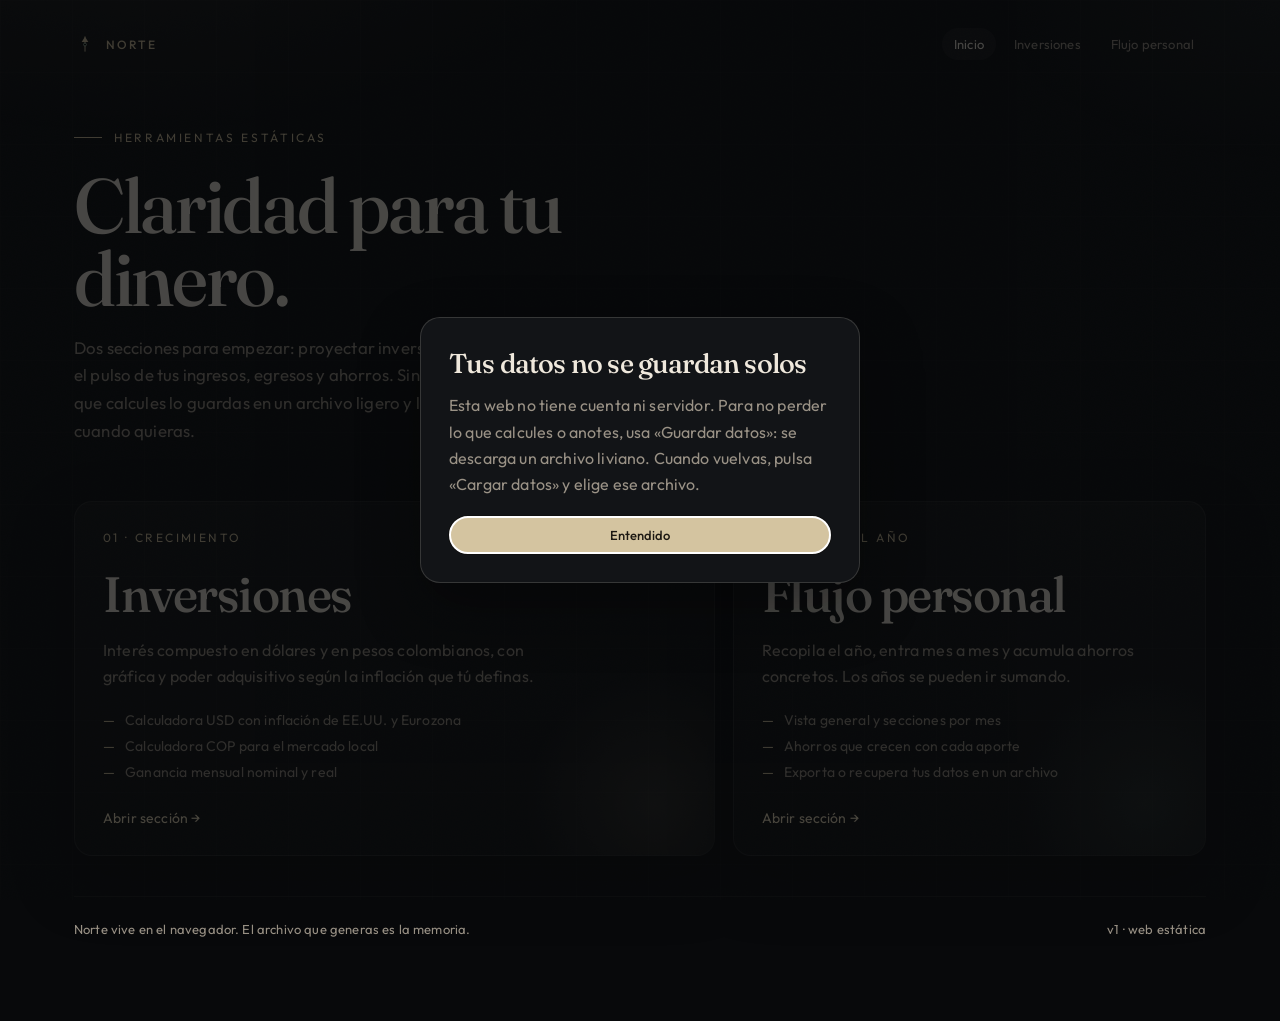
==== index.html @ 7c149d8d "Add files via upload" ====
<!DOCTYPE html>
<html lang="es">
<head>
  <meta charset="UTF-8">
  <meta name="viewport" content="width=device-width, initial-scale=1">
  <meta name="theme-color" content="#08090b">
  <meta name="description" content="Norte: herramientas estáticas para inversiones y flujo personal. Calculadoras de interés compuesto e ingresos y egresos, con archivos ligeros para guardar tu información.">
  <title>Norte — claridad para tu dinero</title>
  <link rel="icon" href="assets/favicon.svg" type="image/svg+xml">
  <link rel="preconnect" href="https://fonts.googleapis.com">
  <link rel="preconnect" href="https://fonts.gstatic.com" crossorigin>
  <link href="https://fonts.googleapis.com/css2?family=Fraunces:opsz,wght@9..144,500;9..144,600&family=Outfit:wght@300;400;500;600&display=swap" rel="stylesheet">
  <link rel="stylesheet" href="assets/css/base.css">
  <link rel="stylesheet" href="assets/css/home.css">
</head>
<body>
  <a class="skip" href="#contenido">Saltar al contenido</a>
  <header class="topbar">
    <a class="brand" href="./index.html">
      <svg viewBox="0 0 32 32" aria-hidden="true">
        <path d="M16 5.5v21" stroke="#d4c4a0" stroke-width="1.4" stroke-linecap="round"/>
        <path d="M16 5.5 11.2 13.2h9.6L16 5.5Z" fill="#d4c4a0"/>
        <circle cx="16" cy="16.8" r="2.1" stroke="#9cbaa4" stroke-width="1.2"/>
      </svg>
      Norte
    </a>
    <nav class="nav" aria-label="Secciones">
      <a href="./index.html" class="is-active">Inicio</a>
      <a href="features/inversiones/index.html">Inversiones</a>
      <a href="features/finanzas-personales/index.html">Flujo personal</a>
    </nav>
  </header>

  <main id="contenido" class="page home">
    <section class="hero">
      <p class="kicker"><span></span> Herramientas estáticas</p>
      <div class="hero-copy">
        <h1>Claridad para tu dinero.</h1>
        <p class="lede">Dos secciones para empezar: proyectar inversiones con inflación y ver el pulso de tus ingresos, egresos y ahorros. Sin cuentas ni servidores. Lo que calcules lo guardas en un archivo ligero y lo vuelves a cargar cuando quieras.</p>
      </div>
    </section>

    <section class="catalog" aria-label="Features disponibles">
      <a class="card feature-card growth" href="features/inversiones/index.html">
        <div>
          <div class="index">01 · Crecimiento</div>
          <h2>Inversiones</h2>
          <p>Interés compuesto en dólares y en pesos colombianos, con gráfica y poder adquisitivo según la inflación que tú definas.</p>
          <ul>
            <li>Calculadora USD con inflación de EE.UU. y Eurozona</li>
            <li>Calculadora COP para el mercado local</li>
            <li>Ganancia mensual nominal y real</li>
          </ul>
        </div>
        <span class="go">Abrir sección →</span>
        <div class="orb" aria-hidden="true"></div>
      </a>

      <a class="card feature-card flow" href="features/finanzas-personales/index.html">
        <div>
          <div class="index">02 · Caja del año</div>
          <h2>Flujo personal</h2>
          <p>Recopila el año, entra mes a mes y acumula ahorros concretos. Los años se pueden ir sumando.</p>
          <ul>
            <li>Vista general y secciones por mes</li>
            <li>Ahorros que crecen con cada aporte</li>
            <li>Exporta o recupera tus datos en un archivo</li>
          </ul>
        </div>
        <span class="go">Abrir sección →</span>
        <div class="orb" aria-hidden="true"></div>
      </a>
    </section>

    <footer class="home-foot">
      <p>Norte vive en el navegador. El archivo que generas es la memoria.</p>
      <p>v1 · web estática</p>
    </footer>
  </main>
  <script src="assets/js/norte.js"></script>
</body>
</html>
---- assets/css/base.css ----
:root {
  --bg: #08090b;
  --bg-soft: #0d0f12;
  --surface: #121417;
  --surface-2: #181b1f;
  --ink: #efe8dc;
  --muted: #9a9286;
  --faint: #6f6960;
  --line: rgba(239, 232, 220, 0.08);
  --line-strong: rgba(239, 232, 220, 0.16);
  --gold: #d4c4a0;
  --gold-2: #efe0bf;
  --sage: #9cbaa4;
  --sage-2: #c5e0cc;
  --clay: #c98970;
  --sky: #8aa4c4;
  --violet: #b8a1d4;
  --shadow: 0 24px 60px rgba(0, 0, 0, 0.35);
  --radius: 18px;
  --radius-sm: 12px;
  --font: "Outfit", "Segoe UI", system-ui, sans-serif;
  --serif: "Fraunces", "Iowan Old Style", Georgia, serif;
  --max: 1180px;
}

*,
*::before,
*::after {
  box-sizing: border-box;
}

html {
  scroll-behavior: smooth;
  color-scheme: dark;
}

body {
  margin: 0;
  min-height: 100vh;
  font-family: var(--font);
  font-weight: 400;
  color: var(--ink);
  background: var(--bg);
  letter-spacing: 0.01em;
  -webkit-font-smoothing: antialiased;
}

body::before {
  content: "";
  position: fixed;
  inset: 0;
  pointer-events: none;
  z-index: 0;
  background-image:
    radial-gradient(ellipse 80% 50% at 10% -10%, rgba(212, 196, 160, 0.08), transparent 50%),
    radial-gradient(ellipse 50% 40% at 100% 0%, rgba(156, 186, 164, 0.06), transparent 45%),
    linear-gradient(rgba(239, 232, 220, 0.018) 1px, transparent 1px),
    linear-gradient(90deg, rgba(239, 232, 220, 0.018) 1px, transparent 1px);
  background-size: auto, auto, 72px 72px, 72px 72px;
}

body::after {
  content: "";
  position: fixed;
  inset: 0;
  pointer-events: none;
  z-index: 1;
  opacity: 0.045;
  background-image: url("data:image/svg+xml,%3Csvg xmlns='http://www.w3.org/2000/svg' width='140' height='140'%3E%3Cfilter id='n'%3E%3CfeTurbulence type='fractalNoise' baseFrequency='.8' numOctaves='4' stitchTiles='stitch'/%3E%3C/filter%3E%3Crect width='140' height='140' filter='url(%23n)' opacity='.55'/%3E%3C/svg%3E");
}

img,
svg {
  display: block;
  max-width: 100%;
}

a {
  color: inherit;
  text-decoration: none;
}

button,
input,
select,
textarea {
  font-family: inherit;
}

button {
  cursor: pointer;
}

.skip {
  position: absolute;
  left: 12px;
  top: -48px;
  z-index: 20;
  padding: 8px 12px;
  background: var(--gold);
  color: #1a1712;
  border-radius: 8px;
}

.skip:focus {
  top: 12px;
}

.topbar,
.shell,
.home {
  position: relative;
  z-index: 2;
}

.topbar {
  display: flex;
  align-items: center;
  justify-content: space-between;
  gap: 20px;
  max-width: var(--max);
  margin: 0 auto;
  padding: 28px 24px 8px;
}

.brand {
  display: flex;
  align-items: center;
  gap: 10px;
  letter-spacing: 0.18em;
  text-transform: uppercase;
  font-size: 12px;
  font-weight: 500;
  color: var(--gold);
}

.brand svg {
  width: 22px;
  height: 22px;
}

.nav {
  display: flex;
  align-items: center;
  gap: 6px;
}

.nav a,
.topbar-actions .btn {
  font-size: 13px;
}

.nav a {
  padding: 8px 12px;
  border-radius: 999px;
  color: var(--muted);
  transition: color 0.2s ease, background 0.2s ease;
}

.nav a:hover,
.nav a.is-active {
  color: var(--ink);
  background: rgba(239, 232, 220, 0.05);
}

.topbar-actions {
  display: flex;
  gap: 8px;
  flex-wrap: wrap;
}

.btn {
  display: inline-flex;
  align-items: center;
  justify-content: center;
  gap: 8px;
  border: 1px solid var(--line-strong);
  background: transparent;
  color: var(--ink);
  border-radius: 999px;
  padding: 10px 16px;
  font-size: 13px;
  font-weight: 500;
  transition: transform 0.2s ease, background 0.2s ease, border-color 0.2s ease;
}

.btn:hover {
  border-color: var(--gold);
  background: rgba(212, 196, 160, 0.08);
}

.btn:active {
  transform: translateY(1px);
}

.btn-primary {
  background: var(--gold);
  color: #1c1812;
  border-color: var(--gold);
}

.btn-primary:hover {
  background: var(--gold-2);
  border-color: var(--gold-2);
}

.btn-ghost {
  color: var(--muted);
}

.page {
  max-width: var(--max);
  margin: 0 auto;
  padding: 12px 24px 80px;
}

.kicker {
  display: flex;
  align-items: center;
  gap: 12px;
  color: var(--gold);
  font-size: 12px;
  letter-spacing: 0.22em;
  text-transform: uppercase;
}

.kicker span {
  width: 28px;
  height: 1px;
  background: var(--gold);
}

h1,
h2,
h3 {
  font-family: var(--serif);
  font-weight: 500;
  letter-spacing: -0.03em;
  margin: 0;
}

h1 {
  font-size: clamp(2.6rem, 6vw, 4.8rem);
  line-height: 0.95;
}

h2 {
  font-size: clamp(1.4rem, 3vw, 2rem);
}

p {
  margin: 0;
  color: var(--muted);
  line-height: 1.65;
}

.lede {
  max-width: 34rem;
  font-size: 1.05rem;
}

.card {
  background: linear-gradient(180deg, rgba(239, 232, 220, 0.035), rgba(239, 232, 220, 0.015));
  border: 1px solid var(--line);
  border-radius: var(--radius);
  box-shadow: var(--shadow);
}

.card-pad {
  padding: 22px;
}

.muted {
  color: var(--muted);
}

.faint {
  color: var(--faint);
}

.field {
  display: flex;
  flex-direction: column;
  gap: 8px;
}

.field label {
  font-size: 12px;
  letter-spacing: 0.08em;
  text-transform: uppercase;
  color: var(--muted);
}

.field input,
.field select,
.field textarea {
  width: 100%;
  border: 1px solid var(--line);
  background: var(--bg);
  color: var(--ink);
  border-radius: 12px;
  padding: 12px 14px;
  font-size: 15px;
  outline: none;
  transition: border-color 0.2s ease, box-shadow 0.2s ease;
}

.field textarea {
  min-height: 88px;
  resize: vertical;
}

.field input:focus,
.field select:focus,
.field textarea:focus {
  border-color: var(--gold);
  box-shadow: 0 0 0 3px rgba(212, 196, 160, 0.12);
}

.field .hint {
  font-size: 12px;
  color: var(--faint);
}

.input-suffix {
  position: relative;
}

.input-suffix input {
  padding-right: 52px;
}

.input-suffix em {
  position: absolute;
  right: 14px;
  top: 50%;
  transform: translateY(-50%);
  font-style: normal;
  font-size: 12px;
  color: var(--faint);
}

.tabs {
  display: flex;
  gap: 6px;
  padding: 5px;
  background: var(--bg);
  border: 1px solid var(--line);
  border-radius: 999px;
  width: fit-content;
}

.tabs button {
  border: 0;
  background: transparent;
  color: var(--muted);
  border-radius: 999px;
  padding: 9px 16px;
  font-size: 13px;
  font-weight: 500;
}

.tabs button.is-active {
  background: var(--surface-2);
  color: var(--ink);
  box-shadow: inset 0 0 0 1px var(--line-strong);
}

.chip-row {
  display: flex;
  flex-wrap: wrap;
  gap: 8px;
}

.chip {
  border: 1px solid var(--line);
  background: transparent;
  color: var(--muted);
  border-radius: 999px;
  padding: 8px 12px;
  font-size: 12px;
}

.chip.is-active {
  border-color: var(--gold);
  color: var(--gold-2);
  background: rgba(212, 196, 160, 0.08);
}

.metrics {
  display: grid;
  grid-template-columns: repeat(2, minmax(0, 1fr));
  gap: 12px;
}

.metric {
  padding: 16px 18px;
  border: 1px solid var(--line);
  border-radius: 14px;
  background: rgba(8, 9, 11, 0.4);
}

.metric .label {
  font-size: 11px;
  letter-spacing: 0.14em;
  text-transform: uppercase;
  color: var(--faint);
}

.metric strong {
  display: block;
  margin-top: 8px;
  font-family: var(--serif);
  font-size: 1.45rem;
  font-weight: 500;
  letter-spacing: -0.03em;
}

.metric .sub {
  margin-top: 6px;
  font-size: 12px;
  color: var(--muted);
}

.positive {
  color: var(--sage-2);
}

.negative {
  color: var(--clay);
}

.chart-wrap {
  position: relative;
  min-height: 280px;
  overflow: visible;
}

.chart-wrap svg {
  width: 100%;
  height: auto;
  overflow: visible;
}

.chart-tip {
  position: absolute;
  z-index: 6;
  min-width: 168px;
  max-width: min(260px, calc(100% - 16px));
  padding: 10px 12px;
  border-radius: 12px;
  background: #14171b;
  border: 1px solid var(--line-strong);
  box-shadow: var(--shadow);
  pointer-events: none;
  opacity: 0;
  visibility: hidden;
  transform: translateY(4px);
}

.chart-tip.is-on {
  opacity: 1;
  visibility: visible;
  transform: none;
}

.chart-tip .tip-year {
  font-size: 11px;
  letter-spacing: 0.08em;
  text-transform: uppercase;
  color: var(--faint);
  margin-bottom: 8px;
}

.chart-tip .tip-row {
  display: flex;
  justify-content: space-between;
  gap: 16px;
  font-size: 12px;
  margin-top: 4px;
}

.chart-tip .tip-row span {
  color: var(--muted);
}

.chart-tip .tip-row strong {
  font-weight: 500;
  color: var(--ink);
  text-align: right;
}

.chart-empty {
  display: grid;
  place-items: center;
  min-height: 240px;
  color: var(--faint);
  text-align: center;
  padding: 24px;
}

.legend {
  display: flex;
  flex-wrap: wrap;
  gap: 14px 18px;
  margin-top: 12px;
  font-size: 12px;
  color: var(--muted);
}

.legend i {
  display: inline-block;
  width: 18px;
  height: 3px;
  border-radius: 99px;
  margin-right: 8px;
  vertical-align: middle;
}

.table-wrap {
  overflow: auto;
  border: 1px solid var(--line);
  border-radius: 14px;
}

table {
  width: 100%;
  border-collapse: collapse;
  font-size: 13px;
}

th,
td {
  padding: 12px 14px;
  text-align: right;
  border-bottom: 1px solid var(--line);
  white-space: nowrap;
}

th:first-child,
td:first-child {
  text-align: left;
}

th {
  font-size: 11px;
  letter-spacing: 0.12em;
  text-transform: uppercase;
  color: var(--faint);
  font-weight: 500;
  background: rgba(239, 232, 220, 0.02);
}

tr:last-child td {
  border-bottom: 0;
}

.toast {
  position: fixed;
  left: 50%;
  bottom: 24px;
  transform: translateX(-50%) translateY(16px);
  z-index: 30;
  padding: 12px 16px;
  border-radius: 999px;
  background: var(--surface-2);
  border: 1px solid var(--line-strong);
  color: var(--ink);
  font-size: 13px;
  opacity: 0;
  pointer-events: none;
  transition: opacity 0.25s ease, transform 0.25s ease;
}

.toast.is-on {
  opacity: 1;
  transform: translateX(-50%) translateY(0);
}

.toast.is-error {
  border-color: rgba(201, 137, 112, 0.5);
  color: #f0c7b8;
}

.drop-active {
  outline: 2px dashed var(--gold);
  outline-offset: -8px;
}

details.note {
  border-top: 1px solid var(--line);
  padding-top: 14px;
  margin-top: 8px;
}

details.note summary {
  cursor: pointer;
  color: var(--gold);
  font-size: 13px;
}

details.note p,
details.note ul {
  margin-top: 10px;
  font-size: 13px;
}

details.note ul {
  padding-left: 18px;
  color: var(--muted);
}

.hidden-file {
  position: absolute;
  width: 1px;
  height: 1px;
  overflow: hidden;
  clip: rect(0 0 0 0);
}

.disclaimer {
  position: fixed;
  inset: 0;
  z-index: 40;
  display: grid;
  place-items: center;
  padding: 24px;
  background: rgba(8, 9, 11, 0.72);
}

.disclaimer-card {
  width: min(440px, 100%);
  padding: 28px;
  border-radius: 20px;
  border: 1px solid var(--line-strong);
  background: #121417;
  box-shadow: var(--shadow);
}

.disclaimer-card h2 {
  font-size: 1.7rem;
  margin-bottom: 12px;
}

.disclaimer-card p {
  margin-bottom: 18px;
}

.disclaimer-card .btn {
  width: 100%;
}

@media (max-width: 860px) {
  .topbar {
    flex-wrap: wrap;
    padding-top: 18px;
  }

  .nav {
    order: 3;
    width: 100%;
    overflow-x: auto;
  }

  .metrics {
    grid-template-columns: 1fr;
  }
}

@media (prefers-reduced-motion: reduce) {
  html {
    scroll-behavior: auto;
  }

  *,
  *::before,
  *::after {
    animation: none !important;
    transition: none !important;
  }
}
---- assets/css/home.css ----
.hero {
  padding: 48px 0 28px;
  display: grid;
  gap: 22px;
}

.hero-copy {
  display: grid;
  gap: 18px;
  max-width: 42rem;
}

.catalog {
  display: grid;
  grid-template-columns: 1.15fr 0.85fr;
  gap: 18px;
  margin-top: 28px;
}

.feature-card {
  position: relative;
  overflow: hidden;
  min-height: 340px;
  padding: 28px;
  display: flex;
  flex-direction: column;
  justify-content: space-between;
  transition: transform 0.25s ease, border-color 0.25s ease;
}

.feature-card:hover {
  transform: translateY(-4px);
  border-color: var(--line-strong);
}

.feature-card .index {
  font-size: 12px;
  letter-spacing: 0.2em;
  text-transform: uppercase;
  color: var(--gold);
}

.feature-card h2 {
  margin-top: 18px;
  font-size: clamp(2rem, 4vw, 3.1rem);
}

.feature-card p {
  margin-top: 12px;
  max-width: 28rem;
}

.feature-card ul {
  margin: 22px 0 0;
  padding: 0;
  list-style: none;
  display: grid;
  gap: 8px;
  color: var(--muted);
  font-size: 14px;
}

.feature-card li::before {
  content: "—";
  color: var(--gold);
  margin-right: 10px;
}

.feature-card .go {
  display: inline-flex;
  align-items: center;
  gap: 8px;
  margin-top: 28px;
  color: var(--gold-2);
  font-size: 14px;
}

.feature-card .orb {
  position: absolute;
  width: 280px;
  height: 280px;
  right: -80px;
  bottom: -90px;
  border-radius: 50%;
  pointer-events: none;
  opacity: 0.45;
}

.feature-card.growth .orb {
  background: radial-gradient(circle, rgba(212, 196, 160, 0.28), transparent 65%);
}

.feature-card.flow .orb {
  background: radial-gradient(circle, rgba(156, 186, 164, 0.28), transparent 65%);
}

.home-foot {
  display: flex;
  justify-content: space-between;
  gap: 16px;
  flex-wrap: wrap;
  margin-top: 40px;
  padding-top: 22px;
  border-top: 1px solid var(--line);
  font-size: 13px;
  color: var(--faint);
}

@media (max-width: 860px) {
  .catalog {
    grid-template-columns: 1fr;
  }

  .feature-card {
    min-height: 280px;
  }
}
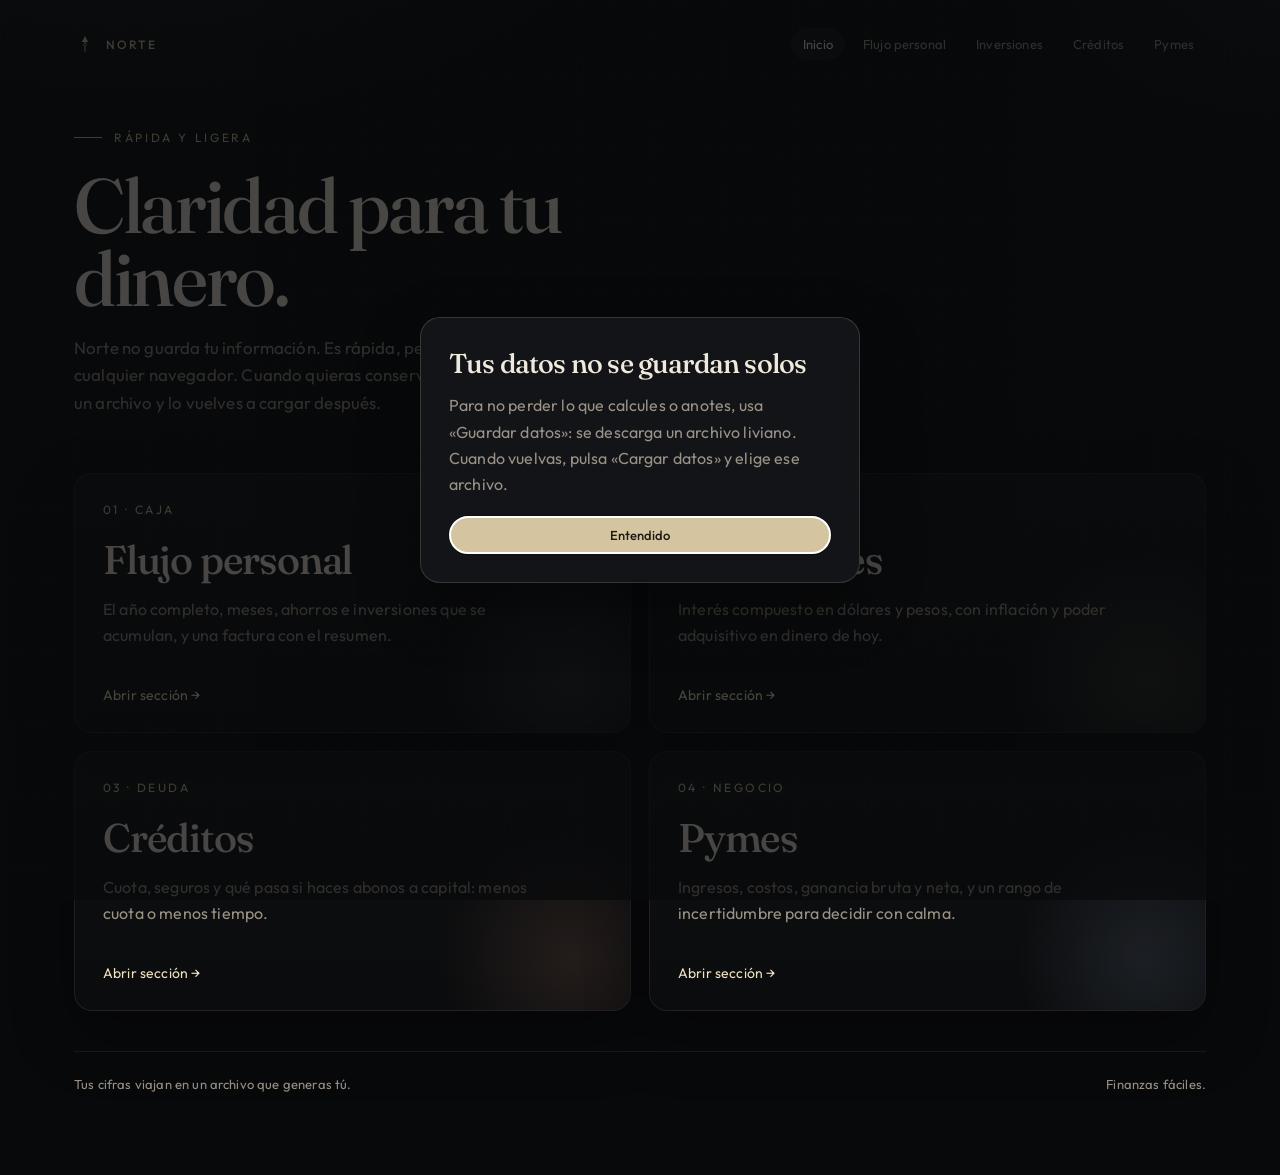
==== commit 16cb60b3: "Several changes and add new features" ====
--- a/index.html
+++ b/index.html
@@ -4,7 +4,7 @@
   <meta charset="UTF-8">
   <meta name="viewport" content="width=device-width, initial-scale=1">
   <meta name="theme-color" content="#08090b">
-  <meta name="description" content="Norte: herramientas estáticas para inversiones y flujo personal. Calculadoras de interés compuesto e ingresos y egresos, con archivos ligeros para guardar tu información.">
+  <meta name="description" content="Norte: finanzas fáciles en el navegador. Rápida, ligera y sin guardar tu información en la nube. Tú decides cuándo descargar tus datos.">
   <title>Norte — claridad para tu dinero</title>
   <link rel="icon" href="assets/favicon.svg" type="image/svg+xml">
   <link rel="preconnect" href="https://fonts.googleapis.com">
@@ -26,46 +26,58 @@
     </a>
     <nav class="nav" aria-label="Secciones">
       <a href="./index.html" class="is-active">Inicio</a>
+      <a href="features/finanzas-personales/index.html">Flujo personal</a>
       <a href="features/inversiones/index.html">Inversiones</a>
-      <a href="features/finanzas-personales/index.html">Flujo personal</a>
+      <a href="features/creditos/index.html">Créditos</a>
+      <a href="features/pymes/index.html">Pymes</a>
     </nav>
   </header>
 
   <main id="contenido" class="page home">
     <section class="hero">
-      <p class="kicker"><span></span> Herramientas estáticas</p>
+      <p class="kicker"><span></span> Rápida y ligera</p>
       <div class="hero-copy">
         <h1>Claridad para tu dinero.</h1>
-        <p class="lede">Dos secciones para empezar: proyectar inversiones con inflación y ver el pulso de tus ingresos, egresos y ahorros. Sin cuentas ni servidores. Lo que calcules lo guardas en un archivo ligero y lo vuelves a cargar cuando quieras.</p>
+        <p class="lede">Norte no guarda tu información. Es rápida, pesa poco y se abre en cualquier navegador. Cuando quieras conservar un cálculo, descargas un archivo y lo vuelves a cargar después.</p>
       </div>
     </section>
 
     <section class="catalog" aria-label="Features disponibles">
-      <a class="card feature-card growth" href="features/inversiones/index.html">
+      <a class="card feature-card flow" href="features/finanzas-personales/index.html">
         <div>
-          <div class="index">01 · Crecimiento</div>
-          <h2>Inversiones</h2>
-          <p>Interés compuesto en dólares y en pesos colombianos, con gráfica y poder adquisitivo según la inflación que tú definas.</p>
-          <ul>
-            <li>Calculadora USD con inflación de EE.UU. y Eurozona</li>
-            <li>Calculadora COP para el mercado local</li>
-            <li>Ganancia mensual nominal y real</li>
-          </ul>
+          <div class="index">01 · Caja</div>
+          <h2>Flujo personal</h2>
+          <p>El año completo, meses, ahorros e inversiones que se acumulan, y una factura con el resumen.</p>
         </div>
         <span class="go">Abrir sección →</span>
         <div class="orb" aria-hidden="true"></div>
       </a>
 
-      <a class="card feature-card flow" href="features/finanzas-personales/index.html">
+      <a class="card feature-card growth" href="features/inversiones/index.html">
         <div>
-          <div class="index">02 · Caja del año</div>
-          <h2>Flujo personal</h2>
-          <p>Recopila el año, entra mes a mes y acumula ahorros concretos. Los años se pueden ir sumando.</p>
-          <ul>
-            <li>Vista general y secciones por mes</li>
-            <li>Ahorros que crecen con cada aporte</li>
-            <li>Exporta o recupera tus datos en un archivo</li>
-          </ul>
+          <div class="index">02 · Crecimiento</div>
+          <h2>Inversiones</h2>
+          <p>Interés compuesto en dólares y pesos, con inflación y poder adquisitivo en dinero de hoy.</p>
+        </div>
+        <span class="go">Abrir sección →</span>
+        <div class="orb" aria-hidden="true"></div>
+      </a>
+
+      <a class="card feature-card credit" href="features/creditos/index.html">
+        <div>
+          <div class="index">03 · Deuda</div>
+          <h2>Créditos</h2>
+          <p>Cuota, seguros y qué pasa si haces abonos a capital: menos cuota o menos tiempo.</p>
+        </div>
+        <span class="go">Abrir sección →</span>
+        <div class="orb" aria-hidden="true"></div>
+      </a>
+
+      <a class="card feature-card pyme" href="features/pymes/index.html">
+        <div>
+          <div class="index">04 · Negocio</div>
+          <h2>Pymes</h2>
+          <p>Ingresos, costos, ganancia bruta y neta, y un rango de incertidumbre para decidir con calma.</p>
         </div>
         <span class="go">Abrir sección →</span>
         <div class="orb" aria-hidden="true"></div>
@@ -73,8 +85,8 @@
     </section>
 
     <footer class="home-foot">
-      <p>Norte vive en el navegador. El archivo que generas es la memoria.</p>
-      <p>v1 · web estática</p>
+      <p>Tus cifras viajan en un archivo que generas tú.</p>
+      <p>Finanzas fáciles.</p>
     </footer>
   </main>
   <script src="assets/js/norte.js"></script>
--- a/assets/css/base.css
+++ b/assets/css/base.css
@@ -433,13 +433,58 @@
 .chart-wrap {
   position: relative;
   min-height: 280px;
-  overflow: visible;
+  overflow: hidden;
 }
 
 .chart-wrap svg {
   width: 100%;
   height: auto;
-  overflow: visible;
+  overflow: hidden;
+  display: block;
+}
+
+.donut-wrap {
+  display: grid;
+  justify-items: center;
+  min-height: 0;
+  padding-bottom: 8px;
+}
+
+.donut-wrap svg {
+  width: min(280px, 100%);
+  max-width: 280px;
+  margin: 0 auto;
+}
+
+.donut-legend {
+  display: flex;
+  flex-wrap: wrap;
+  justify-content: center;
+  gap: 8px 12px;
+  max-width: 420px;
+}
+
+.donut-legend-item {
+  display: inline-flex;
+  align-items: center;
+  gap: 8px;
+  border: 1px solid var(--line);
+  background: transparent;
+  color: var(--muted);
+  border-radius: 999px;
+  padding: 6px 10px;
+  font-size: 12px;
+}
+
+.donut-legend-item i {
+  width: 8px;
+  height: 8px;
+  border-radius: 99px;
+}
+
+.donut-legend-item:hover {
+  border-color: var(--gold);
+  color: var(--ink);
 }
 
 .chart-tip {
--- a/assets/css/home.css
+++ b/assets/css/home.css
@@ -7,12 +7,12 @@
 .hero-copy {
   display: grid;
   gap: 18px;
-  max-width: 42rem;
+  max-width: 40rem;
 }
 
 .catalog {
   display: grid;
-  grid-template-columns: 1.15fr 0.85fr;
+  grid-template-columns: 1fr 1fr;
   gap: 18px;
   margin-top: 28px;
 }
@@ -20,7 +20,7 @@
 .feature-card {
   position: relative;
   overflow: hidden;
-  min-height: 340px;
+  min-height: 260px;
   padding: 28px;
   display: flex;
   flex-direction: column;
@@ -42,28 +42,12 @@
 
 .feature-card h2 {
   margin-top: 18px;
-  font-size: clamp(2rem, 4vw, 3.1rem);
+  font-size: clamp(1.7rem, 3.2vw, 2.5rem);
 }
 
 .feature-card p {
   margin-top: 12px;
   max-width: 28rem;
-}
-
-.feature-card ul {
-  margin: 22px 0 0;
-  padding: 0;
-  list-style: none;
-  display: grid;
-  gap: 8px;
-  color: var(--muted);
-  font-size: 14px;
-}
-
-.feature-card li::before {
-  content: "—";
-  color: var(--gold);
-  margin-right: 10px;
 }
 
 .feature-card .go {
@@ -94,6 +78,14 @@
   background: radial-gradient(circle, rgba(156, 186, 164, 0.28), transparent 65%);
 }
 
+.feature-card.credit .orb {
+  background: radial-gradient(circle, rgba(201, 137, 112, 0.28), transparent 65%);
+}
+
+.feature-card.pyme .orb {
+  background: radial-gradient(circle, rgba(138, 164, 196, 0.28), transparent 65%);
+}
+
 .home-foot {
   display: flex;
   justify-content: space-between;
@@ -110,8 +102,4 @@
   .catalog {
     grid-template-columns: 1fr;
   }
-
-  .feature-card {
-    min-height: 280px;
-  }
 }
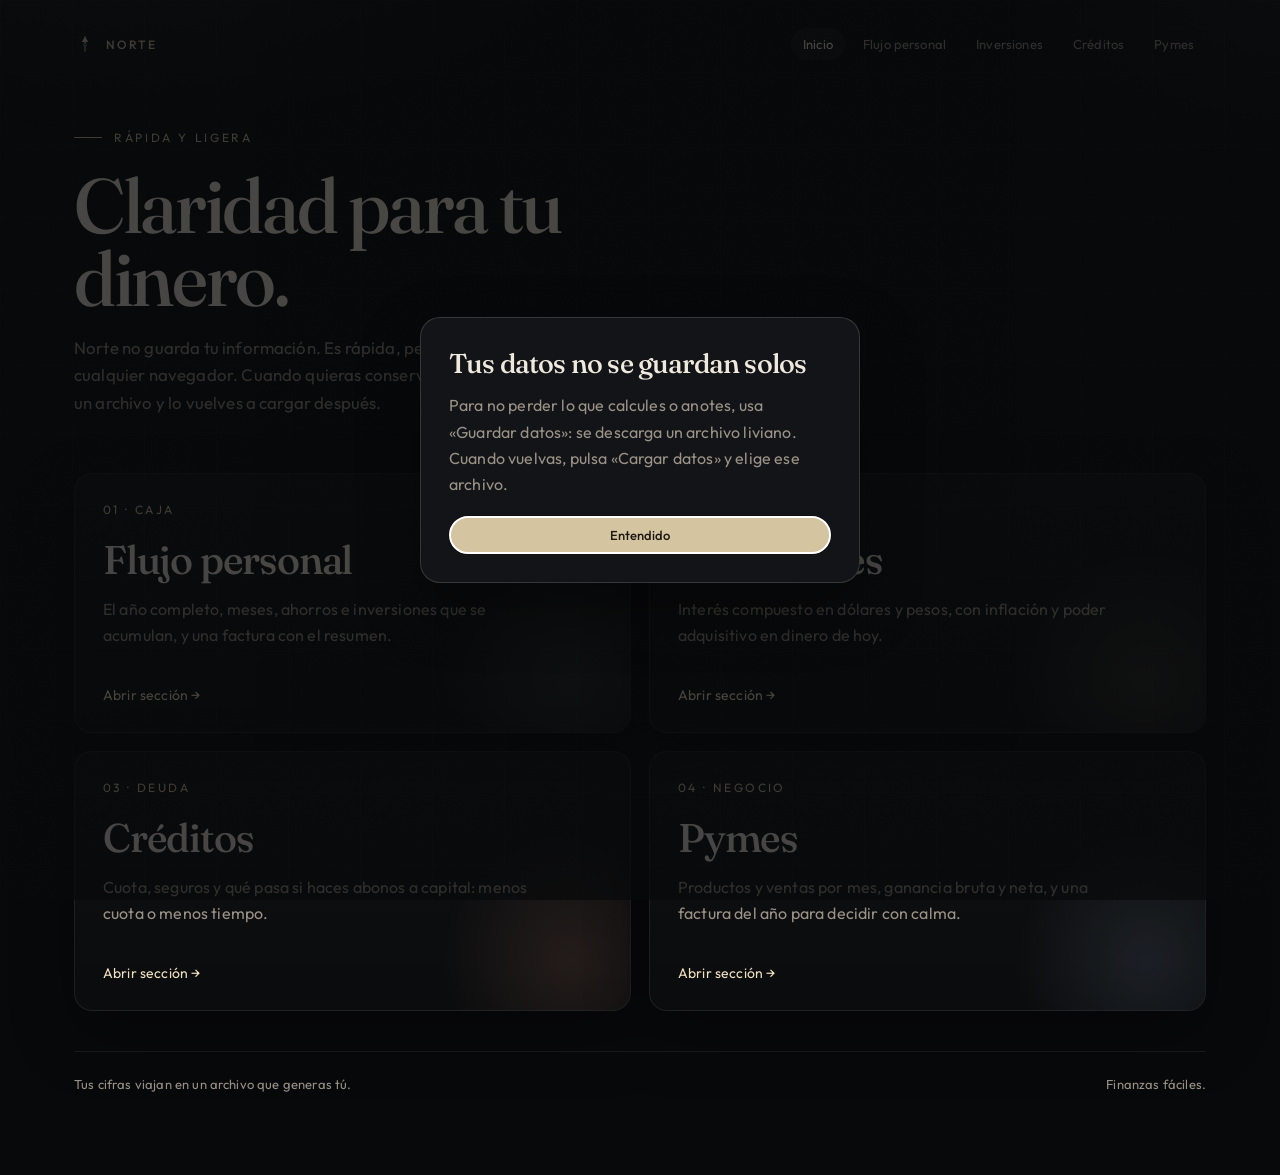
==== commit b55317be: "Several updates" ====
--- a/index.html
+++ b/index.html
@@ -77,7 +77,7 @@
         <div>
           <div class="index">04 · Negocio</div>
           <h2>Pymes</h2>
-          <p>Ingresos, costos, ganancia bruta y neta, y un rango de incertidumbre para decidir con calma.</p>
+          <p>Productos y ventas por mes, ganancia bruta y neta, y una factura del año para decidir con calma.</p>
         </div>
         <span class="go">Abrir sección →</span>
         <div class="orb" aria-hidden="true"></div>
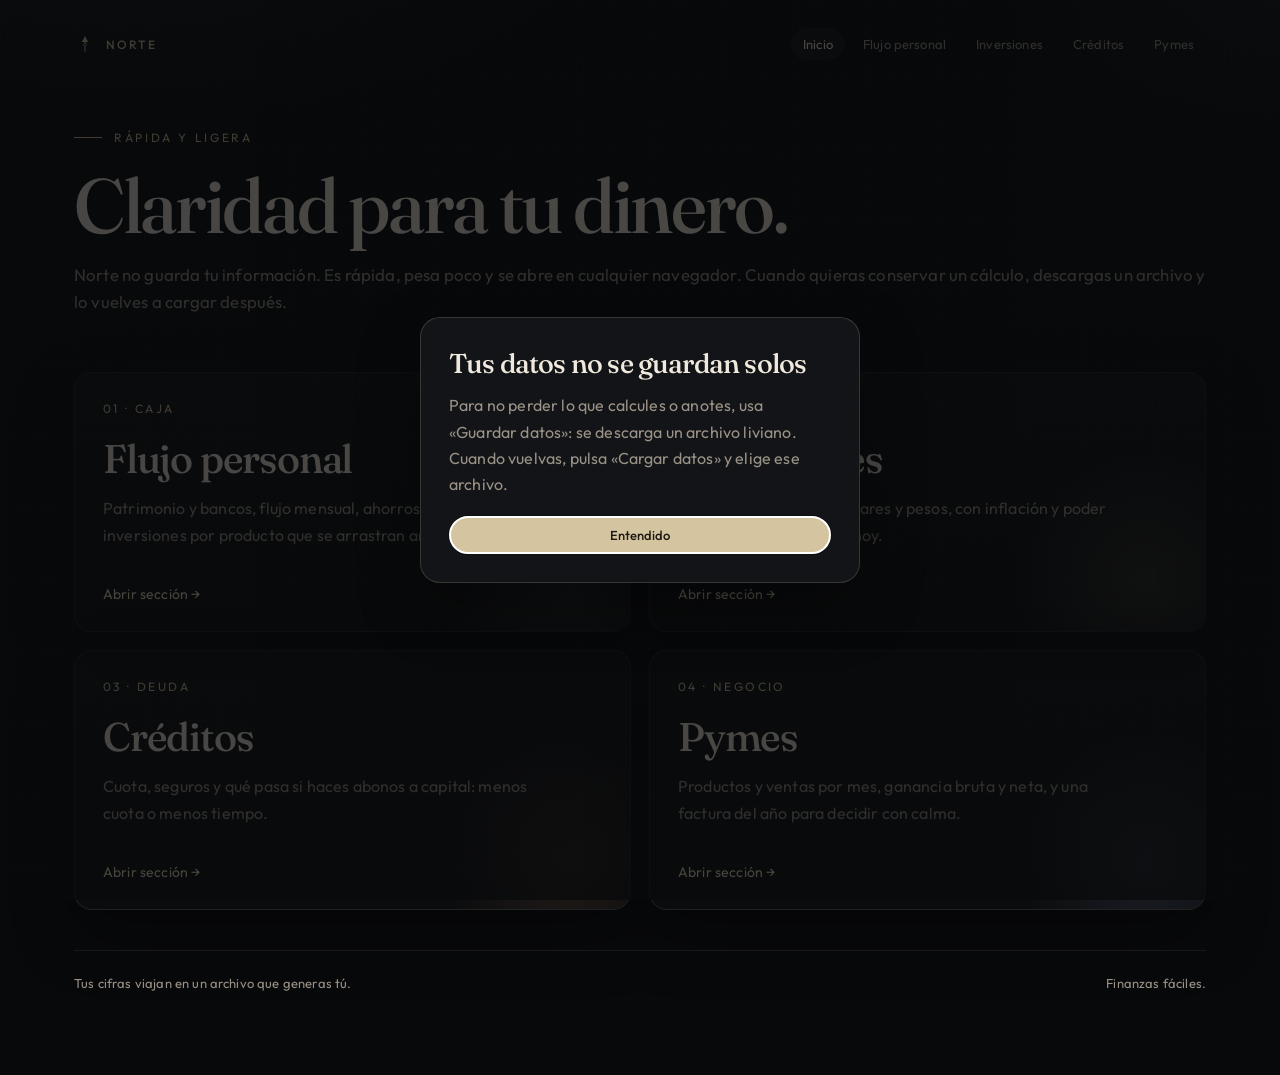
==== commit e598f9bf: "Update flujo personal" ====
--- a/index.html
+++ b/index.html
@@ -47,7 +47,7 @@
         <div>
           <div class="index">01 · Caja</div>
           <h2>Flujo personal</h2>
-          <p>El año completo, meses, ahorros e inversiones que se acumulan, y una factura con el resumen.</p>
+          <p>Patrimonio y bancos, flujo mensual, ahorros con concepto e inversiones por producto que se arrastran año a año.</p>
         </div>
         <span class="go">Abrir sección →</span>
         <div class="orb" aria-hidden="true"></div>
--- a/assets/css/base.css
+++ b/assets/css/base.css
@@ -255,7 +255,6 @@
 }
 
 .lede {
-  max-width: 34rem;
   font-size: 1.05rem;
 }
 
--- a/assets/css/home.css
+++ b/assets/css/home.css
@@ -7,7 +7,6 @@
 .hero-copy {
   display: grid;
   gap: 18px;
-  max-width: 40rem;
 }
 
 .catalog {
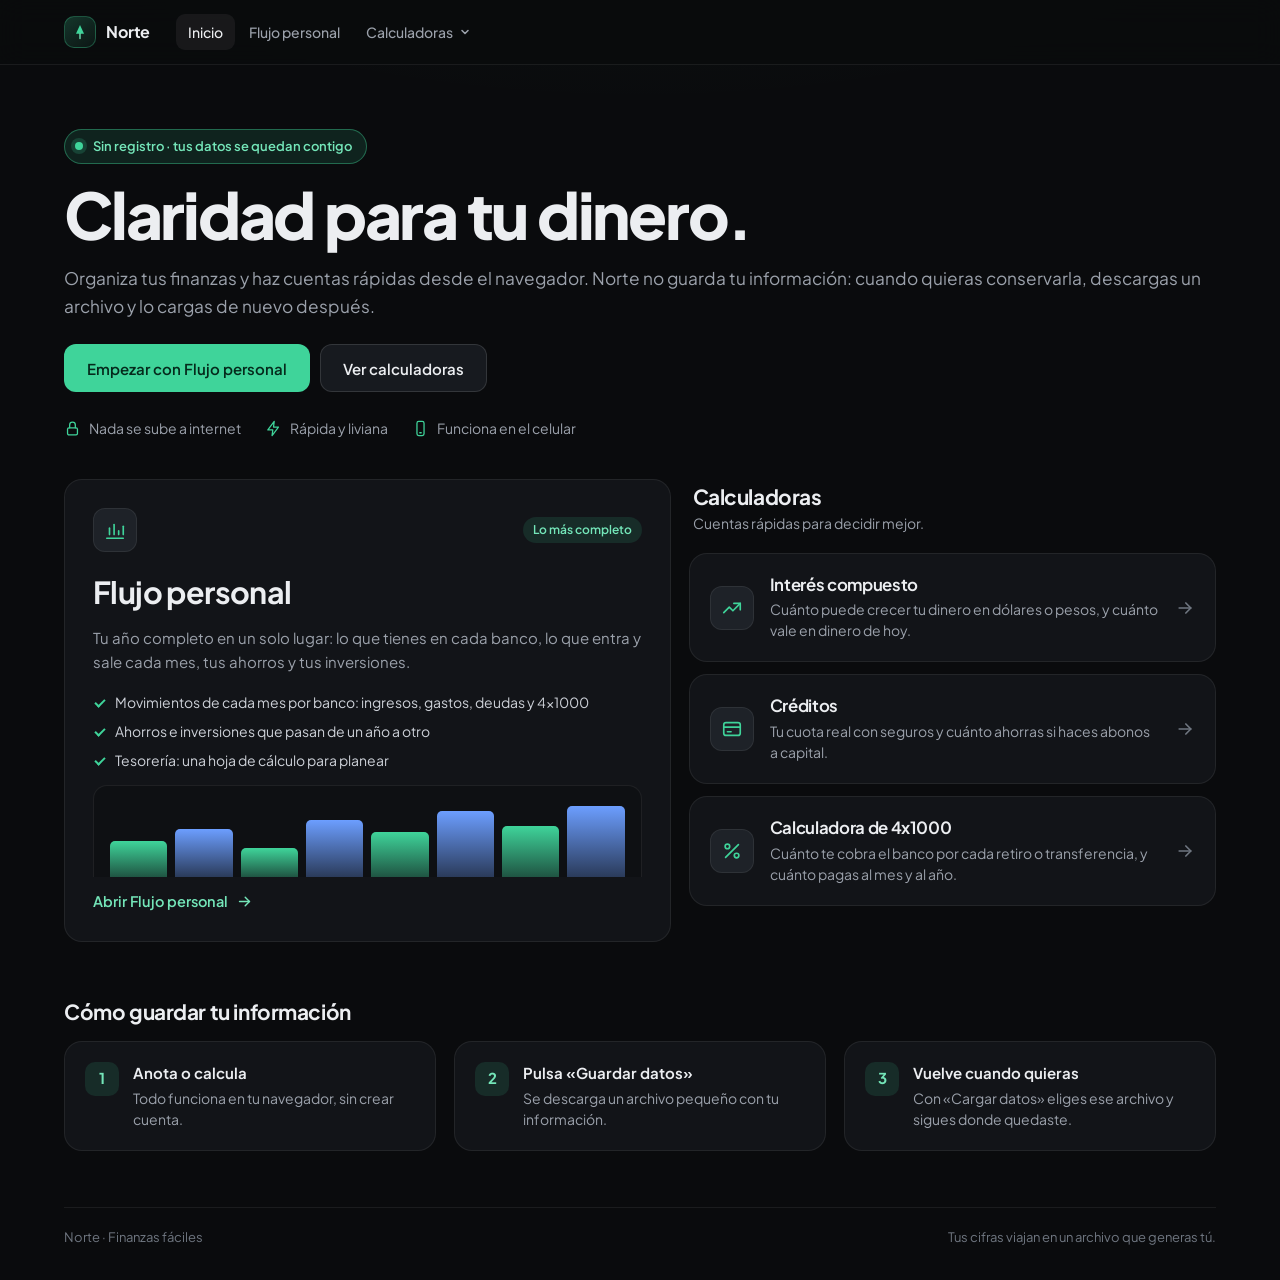
==== commit 255441fe: "New version of the website" ====
--- a/index.html
+++ b/index.html
@@ -3,92 +3,146 @@
 <head>
   <meta charset="UTF-8">
   <meta name="viewport" content="width=device-width, initial-scale=1">
-  <meta name="theme-color" content="#08090b">
+  <meta name="theme-color" content="#0a0b0d">
   <meta name="description" content="Norte: finanzas fáciles en el navegador. Rápida, ligera y sin guardar tu información en la nube. Tú decides cuándo descargar tus datos.">
   <title>Norte — claridad para tu dinero</title>
   <link rel="icon" href="assets/favicon.svg" type="image/svg+xml">
   <link rel="preconnect" href="https://fonts.googleapis.com">
   <link rel="preconnect" href="https://fonts.gstatic.com" crossorigin>
-  <link href="https://fonts.googleapis.com/css2?family=Fraunces:opsz,wght@9..144,500;9..144,600&family=Outfit:wght@300;400;500;600&display=swap" rel="stylesheet">
+  <link href="https://fonts.googleapis.com/css2?family=Plus+Jakarta+Sans:wght@400;500;600;700;800&display=swap" rel="stylesheet">
   <link rel="stylesheet" href="assets/css/base.css">
   <link rel="stylesheet" href="assets/css/home.css">
 </head>
 <body>
   <a class="skip" href="#contenido">Saltar al contenido</a>
   <header class="topbar">
-    <a class="brand" href="./index.html">
-      <svg viewBox="0 0 32 32" aria-hidden="true">
-        <path d="M16 5.5v21" stroke="#d4c4a0" stroke-width="1.4" stroke-linecap="round"/>
-        <path d="M16 5.5 11.2 13.2h9.6L16 5.5Z" fill="#d4c4a0"/>
-        <circle cx="16" cy="16.8" r="2.1" stroke="#9cbaa4" stroke-width="1.2"/>
-      </svg>
-      Norte
-    </a>
-    <nav class="nav" aria-label="Secciones">
-      <a href="./index.html" class="is-active">Inicio</a>
-      <a href="features/finanzas-personales/index.html">Flujo personal</a>
-      <a href="features/inversiones/index.html">Inversiones</a>
-      <a href="features/creditos/index.html">Créditos</a>
-      <a href="features/pymes/index.html">Pymes</a>
-    </nav>
+    <div class="topbar-inner">
+      <a class="brand" href="./index.html" aria-label="Norte, inicio">
+        <span class="brand-mark"><svg viewBox="0 0 24 24" fill="none" aria-hidden="true"><path d="M12 2.8 6.6 14.2h10.8L12 2.8Z" fill="#3fd49a"/><path d="M12 14.2v6.6" stroke="#74e6b9" stroke-width="1.8" stroke-linecap="round"/></svg></span>
+        <span class="brand-name">Norte</span>
+      </a>
+      <nav class="nav" aria-label="Secciones">
+        <a class="nav-link is-active" href="./index.html" aria-current="page">Inicio</a>
+        <a class="nav-link" href="features/finanzas-personales/index.html">Flujo personal</a>
+        <div class="nav-group">
+          <button class="nav-link nav-trigger" type="button" aria-expanded="false" aria-haspopup="true">
+            Calculadoras
+            <svg viewBox="0 0 12 12" fill="none" stroke="currentColor" stroke-width="1.6" stroke-linecap="round" stroke-linejoin="round" aria-hidden="true"><path d="M3 4.5 6 7.5 9 4.5"/></svg>
+          </button>
+          <div class="nav-menu">
+            <a class="nav-item" href="features/interes-compuesto/index.html">
+              <span class="nav-item-icon"><svg viewBox="0 0 24 24" fill="none" stroke="currentColor" stroke-width="1.8" stroke-linecap="round" stroke-linejoin="round" aria-hidden="true"><path d="M3 17l6-6 4 4 8-8"/><path d="M14 7h7v7"/></svg></span>
+              <span><strong>Interés compuesto</strong><small>Cuánto puede crecer tu dinero</small></span>
+            </a>
+            <a class="nav-item" href="features/creditos/index.html">
+              <span class="nav-item-icon"><svg viewBox="0 0 24 24" fill="none" stroke="currentColor" stroke-width="1.8" stroke-linecap="round" stroke-linejoin="round" aria-hidden="true"><rect x="3" y="5" width="18" height="14" rx="2.5"/><path d="M3 10h18"/><path d="M7 15h4"/></svg></span>
+              <span><strong>Créditos</strong><small>Cuota, intereses y abonos a capital</small></span>
+            </a>
+            <a class="nav-item" href="features/4x1000/index.html">
+              <span class="nav-item-icon"><svg viewBox="0 0 24 24" fill="none" stroke="currentColor" stroke-width="1.8" stroke-linecap="round" stroke-linejoin="round" aria-hidden="true"><path d="M19 5 5 19"/><circle cx="7" cy="7" r="2.5"/><circle cx="17" cy="17" r="2.5"/></svg></span>
+              <span><strong>4x1000</strong><small>Lo que te cobra el banco al mover dinero</small></span>
+            </a>
+          </div>
+        </div>
+        <a class="nav-link" href="features/pymes/index.html" data-feature="pymes" hidden>Pymes</a>
+      </nav>
+      <button class="nav-toggle" type="button" aria-label="Abrir menú" aria-expanded="false">
+        <svg viewBox="0 0 24 24" fill="none" stroke="currentColor" stroke-width="1.8" stroke-linecap="round" aria-hidden="true"><path d="M4 7h16M4 12h16M4 17h16"/></svg>
+      </button>
+    </div>
   </header>
 
   <main id="contenido" class="page home">
     <section class="hero">
-      <p class="kicker"><span></span> Rápida y ligera</p>
-      <div class="hero-copy">
-        <h1>Claridad para tu dinero.</h1>
-        <p class="lede">Norte no guarda tu información. Es rápida, pesa poco y se abre en cualquier navegador. Cuando quieras conservar un cálculo, descargas un archivo y lo vuelves a cargar después.</p>
+      <p class="hero-pill"><span></span>Sin registro · tus datos se quedan contigo</p>
+      <h1>Claridad para tu dinero.</h1>
+      <p class="lede">Organiza tus finanzas y haz cuentas rápidas desde el navegador. Norte no guarda tu información: cuando quieras conservarla, descargas un archivo y lo cargas de nuevo después.</p>
+      <div class="hero-actions">
+        <a class="btn btn-primary btn-lg" href="features/finanzas-personales/index.html">Empezar con Flujo personal</a>
+        <a class="btn btn-lg" href="#calculadoras">Ver calculadoras</a>
+      </div>
+      <ul class="hero-points">
+        <li><svg viewBox="0 0 24 24" fill="none" stroke="currentColor" stroke-width="1.8" stroke-linecap="round" stroke-linejoin="round" aria-hidden="true"><rect x="5" y="11" width="14" height="10" rx="2"/><path d="M8 11V7a4 4 0 0 1 8 0v4"/></svg>Nada se sube a internet</li>
+        <li><svg viewBox="0 0 24 24" fill="none" stroke="currentColor" stroke-width="1.8" stroke-linecap="round" stroke-linejoin="round" aria-hidden="true"><path d="M13 2 4 14h7l-1 8 9-12h-7l1-8Z"/></svg>Rápida y liviana</li>
+        <li><svg viewBox="0 0 24 24" fill="none" stroke="currentColor" stroke-width="1.8" stroke-linecap="round" stroke-linejoin="round" aria-hidden="true"><rect x="7" y="2" width="10" height="20" rx="2.5"/><path d="M11 18h2"/></svg>Funciona en el celular</li>
+      </ul>
+    </section>
+
+    <section class="tools" aria-label="Herramientas">
+      <a class="card tool-card tool-main" href="features/finanzas-personales/index.html">
+        <div class="tool-top">
+          <span class="tool-icon"><svg viewBox="0 0 24 24" fill="none" stroke="currentColor" stroke-width="1.8" stroke-linecap="round" stroke-linejoin="round" aria-hidden="true"><path d="M3 21h18"/><path d="M6 17V10"/><path d="M11 17V6"/><path d="M16 17v-4"/><path d="M21 17V8"/></svg></span>
+          <span class="tool-tag">Lo más completo</span>
+        </div>
+        <h2>Flujo personal</h2>
+        <p>Tu año completo en un solo lugar: lo que tienes en cada banco, lo que entra y sale cada mes, tus ahorros y tus inversiones.</p>
+        <ul class="tool-list">
+          <li>Movimientos de cada mes por banco: ingresos, gastos, deudas y 4x1000</li>
+          <li>Ahorros e inversiones que pasan de un año a otro</li>
+          <li>Tesorería: una hoja de cálculo para planear</li>
+        </ul>
+        <div class="tool-preview" aria-hidden="true">
+          <span style="--h: 46%"></span><span style="--h: 62%"></span><span style="--h: 38%"></span><span style="--h: 74%"></span><span style="--h: 58%"></span><span style="--h: 86%"></span><span style="--h: 66%"></span><span style="--h: 92%"></span>
+        </div>
+        <span class="tool-go">Abrir Flujo personal <svg viewBox="0 0 24 24" fill="none" stroke="currentColor" stroke-width="2" stroke-linecap="round" stroke-linejoin="round" aria-hidden="true"><path d="M5 12h14"/><path d="m13 6 6 6-6 6"/></svg></span>
+      </a>
+
+      <div class="tool-group" id="calculadoras">
+        <div class="tool-group-head">
+          <h2>Calculadoras</h2>
+          <p>Cuentas rápidas para decidir mejor.</p>
+        </div>
+        <a class="card tool-card" href="features/interes-compuesto/index.html">
+          <span class="tool-icon"><svg viewBox="0 0 24 24" fill="none" stroke="currentColor" stroke-width="1.8" stroke-linecap="round" stroke-linejoin="round" aria-hidden="true"><path d="M3 17l6-6 4 4 8-8"/><path d="M14 7h7v7"/></svg></span>
+          <div>
+            <h3>Interés compuesto</h3>
+            <p>Cuánto puede crecer tu dinero en dólares o pesos, y cuánto vale en dinero de hoy.</p>
+          </div>
+          <svg class="tool-arrow" viewBox="0 0 24 24" fill="none" stroke="currentColor" stroke-width="2" stroke-linecap="round" stroke-linejoin="round" aria-hidden="true"><path d="M5 12h14"/><path d="m13 6 6 6-6 6"/></svg>
+        </a>
+        <a class="card tool-card" href="features/creditos/index.html">
+          <span class="tool-icon"><svg viewBox="0 0 24 24" fill="none" stroke="currentColor" stroke-width="1.8" stroke-linecap="round" stroke-linejoin="round" aria-hidden="true"><rect x="3" y="5" width="18" height="14" rx="2.5"/><path d="M3 10h18"/><path d="M7 15h4"/></svg></span>
+          <div>
+            <h3>Créditos</h3>
+            <p>Tu cuota real con seguros y cuánto ahorras si haces abonos a capital.</p>
+          </div>
+          <svg class="tool-arrow" viewBox="0 0 24 24" fill="none" stroke="currentColor" stroke-width="2" stroke-linecap="round" stroke-linejoin="round" aria-hidden="true"><path d="M5 12h14"/><path d="m13 6 6 6-6 6"/></svg>
+        </a>
+        <a class="card tool-card" href="features/4x1000/index.html">
+          <span class="tool-icon"><svg viewBox="0 0 24 24" fill="none" stroke="currentColor" stroke-width="1.8" stroke-linecap="round" stroke-linejoin="round" aria-hidden="true"><path d="M19 5 5 19"/><circle cx="7" cy="7" r="2.5"/><circle cx="17" cy="17" r="2.5"/></svg></span>
+          <div>
+            <h3>Calculadora de 4x1000</h3>
+            <p>Cuánto te cobra el banco por cada retiro o transferencia, y cuánto pagas al mes y al año.</p>
+          </div>
+          <svg class="tool-arrow" viewBox="0 0 24 24" fill="none" stroke="currentColor" stroke-width="2" stroke-linecap="round" stroke-linejoin="round" aria-hidden="true"><path d="M5 12h14"/><path d="m13 6 6 6-6 6"/></svg>
+        </a>
+        <a class="card tool-card" href="features/pymes/index.html" data-feature="pymes" hidden>
+          <span class="tool-icon"><svg viewBox="0 0 24 24" fill="none" stroke="currentColor" stroke-width="1.8" stroke-linecap="round" stroke-linejoin="round" aria-hidden="true"><path d="M3 9h18l-1.5-5h-15L3 9Z"/><path d="M5 9v11h14V9"/><path d="M10 20v-6h4v6"/></svg></span>
+          <div>
+            <h3>Pymes</h3>
+            <p>Productos, ventas por mes y la ganancia real de tu negocio.</p>
+          </div>
+          <svg class="tool-arrow" viewBox="0 0 24 24" fill="none" stroke="currentColor" stroke-width="2" stroke-linecap="round" stroke-linejoin="round" aria-hidden="true"><path d="M5 12h14"/><path d="m13 6 6 6-6 6"/></svg>
+        </a>
       </div>
     </section>
 
-    <section class="catalog" aria-label="Features disponibles">
-      <a class="card feature-card flow" href="features/finanzas-personales/index.html">
-        <div>
-          <div class="index">01 · Caja</div>
-          <h2>Flujo personal</h2>
-          <p>Patrimonio y bancos, flujo mensual, ahorros con concepto e inversiones por producto que se arrastran año a año.</p>
-        </div>
-        <span class="go">Abrir sección →</span>
-        <div class="orb" aria-hidden="true"></div>
-      </a>
+    <section class="how" aria-label="Cómo funciona">
+      <h2>Cómo guardar tu información</h2>
+      <ol class="how-steps">
+        <li><span>1</span><div><strong>Anota o calcula</strong><p>Todo funciona en tu navegador, sin crear cuenta.</p></div></li>
+        <li><span>2</span><div><strong>Pulsa «Guardar datos»</strong><p>Se descarga un archivo pequeño con tu información.</p></div></li>
+        <li><span>3</span><div><strong>Vuelve cuando quieras</strong><p>Con «Cargar datos» eliges ese archivo y sigues donde quedaste.</p></div></li>
+      </ol>
+    </section>
+  </main>
 
-      <a class="card feature-card growth" href="features/inversiones/index.html">
-        <div>
-          <div class="index">02 · Crecimiento</div>
-          <h2>Inversiones</h2>
-          <p>Interés compuesto en dólares y pesos, con inflación y poder adquisitivo en dinero de hoy.</p>
-        </div>
-        <span class="go">Abrir sección →</span>
-        <div class="orb" aria-hidden="true"></div>
-      </a>
-
-      <a class="card feature-card credit" href="features/creditos/index.html">
-        <div>
-          <div class="index">03 · Deuda</div>
-          <h2>Créditos</h2>
-          <p>Cuota, seguros y qué pasa si haces abonos a capital: menos cuota o menos tiempo.</p>
-        </div>
-        <span class="go">Abrir sección →</span>
-        <div class="orb" aria-hidden="true"></div>
-      </a>
-
-      <a class="card feature-card pyme" href="features/pymes/index.html">
-        <div>
-          <div class="index">04 · Negocio</div>
-          <h2>Pymes</h2>
-          <p>Productos y ventas por mes, ganancia bruta y neta, y una factura del año para decidir con calma.</p>
-        </div>
-        <span class="go">Abrir sección →</span>
-        <div class="orb" aria-hidden="true"></div>
-      </a>
-    </section>
-
-    <footer class="home-foot">
-      <p>Tus cifras viajan en un archivo que generas tú.</p>
-      <p>Finanzas fáciles.</p>
-    </footer>
-  </main>
+  <footer class="footer">
+    <div class="footer-inner">
+      <span>Norte · Finanzas fáciles</span>
+      <span>Tus cifras viajan en un archivo que generas tú.</span>
+    </div>
+  </footer>
   <script src="assets/js/norte.js"></script>
 </body>
 </html>
--- a/assets/css/base.css
+++ b/assets/css/base.css
@@ -1,26 +1,40 @@
 :root {
-  --bg: #08090b;
-  --bg-soft: #0d0f12;
-  --surface: #121417;
-  --surface-2: #181b1f;
-  --ink: #efe8dc;
-  --muted: #9a9286;
-  --faint: #6f6960;
-  --line: rgba(239, 232, 220, 0.08);
-  --line-strong: rgba(239, 232, 220, 0.16);
-  --gold: #d4c4a0;
-  --gold-2: #efe0bf;
-  --sage: #9cbaa4;
-  --sage-2: #c5e0cc;
-  --clay: #c98970;
-  --sky: #8aa4c4;
-  --violet: #b8a1d4;
-  --shadow: 0 24px 60px rgba(0, 0, 0, 0.35);
-  --radius: 18px;
-  --radius-sm: 12px;
-  --font: "Outfit", "Segoe UI", system-ui, sans-serif;
-  --serif: "Fraunces", "Iowan Old Style", Georgia, serif;
-  --max: 1180px;
+  --bg: #0a0b0d;
+  --bg-elev: #0e1013;
+  --surface: #121418;
+  --surface-2: #171a1f;
+  --surface-3: #1e2228;
+  --hover: rgba(255, 255, 255, 0.035);
+  --ink: #eceef1;
+  --ink-2: #cdd1d8;
+  --muted: #9ba1ab;
+  --faint: #6f7680;
+  --line: rgba(255, 255, 255, 0.07);
+  --line-strong: rgba(255, 255, 255, 0.12);
+  --accent: #3fd49a;
+  --accent-2: #74e6b9;
+  --accent-ink: #052a1c;
+  --accent-soft: rgba(63, 212, 154, 0.12);
+  --accent-line: rgba(63, 212, 154, 0.4);
+  --blue: #6c9eff;
+  --amber: #f3b65b;
+  --coral: #f07d6e;
+  --violet: #a68cf7;
+  --cyan: #4cc3e6;
+  --pink: #ec8ec0;
+  --lime: #b4dc6a;
+  --slate: #8a94a3;
+  --positive: #5bdba6;
+  --negative: #ff8b7b;
+  --radius-lg: 18px;
+  --radius: 14px;
+  --radius-sm: 10px;
+  --shadow: 0 18px 50px rgba(0, 0, 0, 0.45);
+  --shadow-sm: 0 6px 18px rgba(0, 0, 0, 0.28);
+  --font: "Plus Jakarta Sans", "Segoe UI", system-ui, -apple-system, sans-serif;
+  --max: 1200px;
+  --topbar-h: 64px;
+  --gap: 18px;
 }
 
 *,
@@ -32,41 +46,23 @@
 html {
   scroll-behavior: smooth;
   color-scheme: dark;
+  -webkit-text-size-adjust: 100%;
 }
 
 body {
   margin: 0;
   min-height: 100vh;
   font-family: var(--font);
+  font-size: 15px;
   font-weight: 400;
-  color: var(--ink);
-  background: var(--bg);
-  letter-spacing: 0.01em;
+  line-height: 1.5;
+  color: var(--ink);
+  background:
+    radial-gradient(1100px 520px at 50% -260px, rgba(63, 212, 154, 0.075), transparent 70%),
+    var(--bg);
+  background-attachment: fixed;
   -webkit-font-smoothing: antialiased;
-}
-
-body::before {
-  content: "";
-  position: fixed;
-  inset: 0;
-  pointer-events: none;
-  z-index: 0;
-  background-image:
-    radial-gradient(ellipse 80% 50% at 10% -10%, rgba(212, 196, 160, 0.08), transparent 50%),
-    radial-gradient(ellipse 50% 40% at 100% 0%, rgba(156, 186, 164, 0.06), transparent 45%),
-    linear-gradient(rgba(239, 232, 220, 0.018) 1px, transparent 1px),
-    linear-gradient(90deg, rgba(239, 232, 220, 0.018) 1px, transparent 1px);
-  background-size: auto, auto, 72px 72px, 72px 72px;
-}
-
-body::after {
-  content: "";
-  position: fixed;
-  inset: 0;
-  pointer-events: none;
-  z-index: 1;
-  opacity: 0.045;
-  background-image: url("data:image/svg+xml,%3Csvg xmlns='http://www.w3.org/2000/svg' width='140' height='140'%3E%3Cfilter id='n'%3E%3CfeTurbulence type='fractalNoise' baseFrequency='.8' numOctaves='4' stitchTiles='stitch'/%3E%3C/filter%3E%3Crect width='140' height='140' filter='url(%23n)' opacity='.55'/%3E%3C/svg%3E");
+  -moz-osx-font-smoothing: grayscale;
 }
 
 img,
@@ -84,241 +80,624 @@
 input,
 select,
 textarea {
-  font-family: inherit;
+  font: inherit;
+  color: inherit;
 }
 
 button {
   cursor: pointer;
+}
+
+[hidden] {
+  display: none !important;
+}
+
+:focus-visible {
+  outline: 2px solid var(--accent);
+  outline-offset: 2px;
+}
+
+::selection {
+  background: rgba(63, 212, 154, 0.3);
 }
 
 .skip {
   position: absolute;
   left: 12px;
-  top: -48px;
-  z-index: 20;
-  padding: 8px 12px;
-  background: var(--gold);
-  color: #1a1712;
-  border-radius: 8px;
+  top: -60px;
+  z-index: 100;
+  padding: 10px 14px;
+  background: var(--accent);
+  color: var(--accent-ink);
+  border-radius: var(--radius-sm);
+  font-weight: 600;
 }
 
 .skip:focus {
   top: 12px;
 }
 
-.topbar,
-.shell,
-.home {
-  position: relative;
-  z-index: 2;
-}
+/* ---------- Barra superior ---------- */
 
 .topbar {
+  position: sticky;
+  top: 0;
+  z-index: 50;
+  background: rgba(10, 11, 13, 0.82);
+  backdrop-filter: saturate(140%) blur(14px);
+  -webkit-backdrop-filter: saturate(140%) blur(14px);
+  border-bottom: 1px solid var(--line);
+}
+
+.topbar-inner {
   display: flex;
   align-items: center;
-  justify-content: space-between;
-  gap: 20px;
+  gap: 18px;
   max-width: var(--max);
+  height: var(--topbar-h);
   margin: 0 auto;
-  padding: 28px 24px 8px;
+  padding: 0 24px;
 }
 
 .brand {
-  display: flex;
+  display: inline-flex;
   align-items: center;
   gap: 10px;
-  letter-spacing: 0.18em;
-  text-transform: uppercase;
-  font-size: 12px;
-  font-weight: 500;
-  color: var(--gold);
-}
-
-.brand svg {
-  width: 22px;
-  height: 22px;
+  font-size: 16px;
+  font-weight: 700;
+  letter-spacing: -0.01em;
+  color: var(--ink);
+  flex-shrink: 0;
+}
+
+.brand-mark {
+  display: grid;
+  place-items: center;
+  width: 32px;
+  height: 32px;
+  border-radius: 10px;
+  background: linear-gradient(145deg, rgba(63, 212, 154, 0.22), rgba(63, 212, 154, 0.06));
+  border: 1px solid rgba(63, 212, 154, 0.3);
+}
+
+.brand-mark svg {
+  width: 18px;
+  height: 18px;
 }
 
 .nav {
   display: flex;
   align-items: center;
+  gap: 2px;
+  margin-left: 8px;
+}
+
+.nav-link {
+  display: inline-flex;
+  align-items: center;
   gap: 6px;
-}
-
-.nav a,
-.topbar-actions .btn {
-  font-size: 13px;
-}
-
-.nav a {
-  padding: 8px 12px;
-  border-radius: 999px;
-  color: var(--muted);
-  transition: color 0.2s ease, background 0.2s ease;
-}
-
-.nav a:hover,
-.nav a.is-active {
-  color: var(--ink);
-  background: rgba(239, 232, 220, 0.05);
+  height: 36px;
+  padding: 0 12px;
+  border: 0;
+  border-radius: 9px;
+  background: transparent;
+  color: var(--muted);
+  font-size: 14px;
+  font-weight: 500;
+  white-space: nowrap;
+  transition: color 0.15s ease, background 0.15s ease;
+}
+
+.nav-link:hover {
+  color: var(--ink);
+  background: var(--hover);
+}
+
+.nav-link.is-active {
+  color: var(--ink);
+  background: rgba(255, 255, 255, 0.06);
+}
+
+.nav-trigger svg {
+  width: 12px;
+  height: 12px;
+  transition: transform 0.2s ease;
+}
+
+.nav-group {
+  position: relative;
+}
+
+.nav-menu {
+  position: absolute;
+  top: calc(100% + 8px);
+  left: 0;
+  z-index: 60;
+  width: 300px;
+  padding: 6px;
+  border: 1px solid var(--line-strong);
+  border-radius: var(--radius);
+  background: var(--surface-2);
+  box-shadow: var(--shadow);
+  opacity: 0;
+  visibility: hidden;
+  transform: translateY(-4px);
+  transition: opacity 0.16s ease, transform 0.16s ease, visibility 0.16s;
+}
+
+.nav-menu::before {
+  content: "";
+  position: absolute;
+  left: 0;
+  right: 0;
+  top: -10px;
+  height: 10px;
+}
+
+.nav-group.is-open .nav-menu {
+  opacity: 1;
+  visibility: visible;
+  transform: none;
+}
+
+.nav-group.is-open .nav-trigger svg {
+  transform: rotate(180deg);
+}
+
+@media (hover: hover) and (min-width: 901px) {
+  .nav-group:hover .nav-menu {
+    opacity: 1;
+    visibility: visible;
+    transform: none;
+  }
+
+  .nav-group:hover .nav-trigger svg {
+    transform: rotate(180deg);
+  }
+}
+
+.nav-item {
+  display: grid;
+  grid-template-columns: 36px minmax(0, 1fr);
+  align-items: center;
+  gap: 12px;
+  padding: 10px;
+  border-radius: 10px;
+  transition: background 0.15s ease;
+}
+
+.nav-item:hover,
+.nav-item:focus-visible {
+  background: rgba(255, 255, 255, 0.05);
+  outline: none;
+}
+
+.nav-item.is-active {
+  background: var(--accent-soft);
+}
+
+.nav-item-icon {
+  display: grid;
+  place-items: center;
+  width: 36px;
+  height: 36px;
+  border-radius: 10px;
+  background: var(--surface-3);
+  border: 1px solid var(--line);
+  color: var(--accent);
+}
+
+.nav-item-icon svg {
+  width: 18px;
+  height: 18px;
+}
+
+.nav-item strong {
+  display: block;
+  font-size: 14px;
+  font-weight: 600;
+  color: var(--ink);
+}
+
+.nav-item small {
+  display: block;
+  margin-top: 1px;
+  font-size: 12.5px;
+  color: var(--muted);
+  line-height: 1.35;
 }
 
 .topbar-actions {
   display: flex;
+  align-items: center;
   gap: 8px;
-  flex-wrap: wrap;
-}
+  margin-left: auto;
+}
+
+.topbar-actions .btn svg {
+  width: 16px;
+  height: 16px;
+}
+
+.nav-toggle {
+  display: none;
+  place-items: center;
+  width: 40px;
+  height: 40px;
+  border: 1px solid var(--line-strong);
+  border-radius: var(--radius-sm);
+  background: var(--surface-2);
+  color: var(--ink);
+  flex-shrink: 0;
+}
+
+.nav-toggle svg {
+  width: 18px;
+  height: 18px;
+}
+
+/* ---------- Botones ---------- */
 
 .btn {
   display: inline-flex;
   align-items: center;
   justify-content: center;
   gap: 8px;
+  height: 40px;
+  padding: 0 16px;
   border: 1px solid var(--line-strong);
-  background: transparent;
-  color: var(--ink);
-  border-radius: 999px;
-  padding: 10px 16px;
-  font-size: 13px;
-  font-weight: 500;
-  transition: transform 0.2s ease, background 0.2s ease, border-color 0.2s ease;
+  border-radius: var(--radius-sm);
+  background: var(--surface-2);
+  color: var(--ink);
+  font-size: 14px;
+  font-weight: 600;
+  line-height: 1;
+  white-space: nowrap;
+  transition: background 0.15s ease, border-color 0.15s ease, color 0.15s ease, transform 0.1s ease;
 }
 
 .btn:hover {
-  border-color: var(--gold);
-  background: rgba(212, 196, 160, 0.08);
+  background: var(--surface-3);
+  border-color: rgba(255, 255, 255, 0.18);
 }
 
 .btn:active {
   transform: translateY(1px);
 }
 
+.btn svg {
+  width: 16px;
+  height: 16px;
+  flex-shrink: 0;
+}
+
 .btn-primary {
-  background: var(--gold);
-  color: #1c1812;
-  border-color: var(--gold);
+  background: var(--accent);
+  border-color: transparent;
+  color: var(--accent-ink);
 }
 
 .btn-primary:hover {
-  background: var(--gold-2);
-  border-color: var(--gold-2);
+  background: var(--accent-2);
+  border-color: transparent;
 }
 
 .btn-ghost {
-  color: var(--muted);
-}
+  background: transparent;
+  border-color: transparent;
+  color: var(--muted);
+}
+
+.btn-ghost:hover {
+  background: var(--hover);
+  border-color: transparent;
+  color: var(--ink);
+}
+
+.btn-outline {
+  background: transparent;
+}
+
+.btn-sm {
+  height: 34px;
+  padding: 0 12px;
+  font-size: 13px;
+  border-radius: 9px;
+}
+
+.btn-icon {
+  width: 40px;
+  padding: 0;
+}
+
+.btn-sm.btn-icon {
+  width: 34px;
+}
+
+.btn:disabled,
+button:disabled {
+  opacity: 0.4;
+  cursor: not-allowed;
+  transform: none;
+}
+
+.icon-btn {
+  display: inline-grid;
+  place-items: center;
+  width: 40px;
+  height: 40px;
+  flex: 0 0 auto;
+  padding: 0;
+  border: 1px solid var(--line-strong);
+  border-radius: var(--radius-sm);
+  background: transparent;
+  color: var(--muted);
+  font-size: 18px;
+  line-height: 1;
+  transition: color 0.15s ease, border-color 0.15s ease, background 0.15s ease;
+}
+
+.icon-btn:hover {
+  color: var(--negative);
+  border-color: rgba(255, 139, 123, 0.45);
+  background: rgba(255, 139, 123, 0.08);
+}
+
+.icon-btn.is-edit:hover {
+  color: var(--accent-2);
+  border-color: var(--accent-line);
+  background: var(--accent-soft);
+}
+
+/* ---------- Página ---------- */
 
 .page {
   max-width: var(--max);
   margin: 0 auto;
-  padding: 12px 24px 80px;
-}
-
-.kicker {
+  padding: 28px 24px 96px;
+}
+
+.page-head {
   display: flex;
+  align-items: flex-end;
+  justify-content: space-between;
+  flex-wrap: wrap;
+  gap: 16px 24px;
+  margin-bottom: 24px;
+}
+
+.page-head > div:first-child {
+  flex: 1 1 420px;
+  min-width: 0;
+}
+
+.page-head-actions {
+  display: flex;
+  flex-wrap: wrap;
+  gap: 8px;
+}
+
+.eyebrow {
+  display: inline-flex;
   align-items: center;
-  gap: 12px;
-  color: var(--gold);
-  font-size: 12px;
-  letter-spacing: 0.22em;
-  text-transform: uppercase;
-}
-
-.kicker span {
-  width: 28px;
-  height: 1px;
-  background: var(--gold);
+  gap: 8px;
+  margin: 0 0 10px;
+  font-size: 13px;
+  font-weight: 600;
+  color: var(--accent);
+}
+
+.eyebrow a:hover {
+  text-decoration: underline;
+}
+
+.eyebrow .sep {
+  color: var(--faint);
+  font-weight: 400;
 }
 
 h1,
 h2,
 h3 {
-  font-family: var(--serif);
-  font-weight: 500;
-  letter-spacing: -0.03em;
   margin: 0;
+  color: var(--ink);
+  letter-spacing: -0.02em;
 }
 
 h1 {
-  font-size: clamp(2.6rem, 6vw, 4.8rem);
-  line-height: 0.95;
+  font-size: clamp(1.9rem, 4.2vw, 2.7rem);
+  font-weight: 700;
+  line-height: 1.1;
 }
 
 h2 {
-  font-size: clamp(1.4rem, 3vw, 2rem);
+  font-size: 1.15rem;
+  font-weight: 650;
+  line-height: 1.3;
+}
+
+h3 {
+  font-size: 1rem;
+  font-weight: 600;
+  line-height: 1.35;
 }
 
 p {
   margin: 0;
   color: var(--muted);
-  line-height: 1.65;
+  line-height: 1.6;
 }
 
 .lede {
-  font-size: 1.05rem;
-}
+  margin-top: 10px;
+  font-size: 1.02rem;
+  color: var(--muted);
+}
+
+.muted {
+  color: var(--muted);
+}
+
+.faint {
+  color: var(--faint);
+}
+
+.positive {
+  color: var(--positive);
+}
+
+.negative {
+  color: var(--negative);
+}
+
+/* ---------- Tarjetas ---------- */
 
 .card {
-  background: linear-gradient(180deg, rgba(239, 232, 220, 0.035), rgba(239, 232, 220, 0.015));
+  min-width: 0;
+  background: var(--surface);
   border: 1px solid var(--line);
-  border-radius: var(--radius);
-  box-shadow: var(--shadow);
+  border-radius: var(--radius-lg);
 }
 
 .card-pad {
   padding: 22px;
 }
 
-.muted {
-  color: var(--muted);
-}
-
-.faint {
-  color: var(--faint);
-}
+.list-head {
+  display: flex;
+  align-items: flex-start;
+  justify-content: space-between;
+  flex-wrap: wrap;
+  gap: 12px 16px;
+  margin-bottom: 18px;
+}
+
+.list-head > div:first-child {
+  flex: 1 1 260px;
+  min-width: 0;
+}
+
+.list-head > h2:first-child,
+.list-head > h3:first-child {
+  flex: 1 1 auto;
+  align-self: center;
+}
+
+.list-head .faint,
+.list-head p {
+  margin: 4px 0 0;
+  font-size: 13.5px;
+  color: var(--muted);
+  line-height: 1.5;
+}
+
+.head-actions {
+  display: flex;
+  flex-wrap: wrap;
+  align-items: center;
+  gap: 8px;
+}
+
+.empty-note {
+  margin: 0;
+  padding: 18px;
+  border: 1px dashed var(--line-strong);
+  border-radius: var(--radius);
+  color: var(--muted);
+  font-size: 14px;
+  text-align: center;
+  line-height: 1.5;
+}
+
+/* ---------- Formularios ---------- */
 
 .field {
-  display: flex;
-  flex-direction: column;
-  gap: 8px;
-}
-
-.field label {
-  font-size: 12px;
-  letter-spacing: 0.08em;
-  text-transform: uppercase;
-  color: var(--muted);
+  display: grid;
+  gap: 7px;
+  min-width: 0;
+  align-content: start;
+}
+
+.field > label,
+.field-label {
+  font-size: 13px;
+  font-weight: 500;
+  color: var(--muted);
+  line-height: 1.3;
 }
 
 .field input,
 .field select,
-.field textarea {
+.field textarea,
+.input {
   width: 100%;
-  border: 1px solid var(--line);
-  background: var(--bg);
-  color: var(--ink);
-  border-radius: 12px;
-  padding: 12px 14px;
+  min-width: 0;
+  height: 44px;
+  padding: 0 14px;
+  border: 1px solid var(--line-strong);
+  border-radius: var(--radius-sm);
+  background: var(--bg-elev);
+  color: var(--ink);
   font-size: 15px;
   outline: none;
-  transition: border-color 0.2s ease, box-shadow 0.2s ease;
+  transition: border-color 0.15s ease, box-shadow 0.15s ease, background 0.15s ease;
 }
 
 .field textarea {
-  min-height: 88px;
+  height: auto;
+  min-height: 96px;
+  padding: 12px 14px;
+  line-height: 1.5;
   resize: vertical;
+}
+
+.field input:hover,
+.field textarea:hover,
+.input:hover {
+  border-color: rgba(255, 255, 255, 0.18);
 }
 
 .field input:focus,
 .field select:focus,
-.field textarea:focus {
-  border-color: var(--gold);
-  box-shadow: 0 0 0 3px rgba(212, 196, 160, 0.12);
-}
-
-.field .hint {
-  font-size: 12px;
+.field textarea:focus,
+.input:focus {
+  border-color: var(--accent);
+  box-shadow: 0 0 0 3px var(--accent-soft);
+}
+
+.field input:disabled,
+.field textarea:disabled {
+  opacity: 0.55;
+  cursor: not-allowed;
+}
+
+input::placeholder,
+textarea::placeholder {
   color: var(--faint);
+}
+
+input[type="number"] {
+  -moz-appearance: textfield;
+  appearance: textfield;
+  font-variant-numeric: tabular-nums;
+}
+
+input[type="number"]::-webkit-outer-spin-button,
+input[type="number"]::-webkit-inner-spin-button {
+  -webkit-appearance: none;
+  margin: 0;
+}
+
+input[readonly] {
+  color: var(--ink-2);
+  background: var(--surface-2);
+}
+
+.field .hint,
+.hint {
+  font-size: 12.5px;
+  color: var(--faint);
+  line-height: 1.45;
 }
 
 .input-suffix {
@@ -326,7 +705,7 @@
 }
 
 .input-suffix input {
-  padding-right: 52px;
+  padding-right: 58px;
 }
 
 .input-suffix em {
@@ -335,34 +714,200 @@
   top: 50%;
   transform: translateY(-50%);
   font-style: normal;
-  font-size: 12px;
-  color: var(--faint);
-}
-
-.tabs {
-  display: flex;
-  gap: 6px;
-  padding: 5px;
-  background: var(--bg);
-  border: 1px solid var(--line);
-  border-radius: 999px;
-  width: fit-content;
-}
-
-.tabs button {
-  border: 0;
-  background: transparent;
-  color: var(--muted);
-  border-radius: 999px;
-  padding: 9px 16px;
   font-size: 13px;
   font-weight: 500;
+  color: var(--faint);
+  pointer-events: none;
+}
+
+.check {
+  display: inline-flex;
+  align-items: center;
+  gap: 8px;
+  cursor: pointer;
+  user-select: none;
+}
+
+.check input[type="checkbox"] {
+  appearance: none;
+  -webkit-appearance: none;
+  display: grid;
+  place-items: center;
+  width: 18px;
+  height: 18px;
+  margin: 0;
+  border: 1.5px solid var(--line-strong);
+  border-radius: 5px;
+  background: var(--bg-elev);
+  cursor: pointer;
+  flex-shrink: 0;
+  transition: background 0.15s ease, border-color 0.15s ease;
+}
+
+.check input[type="checkbox"]::after {
+  content: "";
+  width: 9px;
+  height: 5px;
+  margin-top: -2px;
+  border-left: 2px solid var(--accent-ink);
+  border-bottom: 2px solid var(--accent-ink);
+  transform: rotate(-45deg) scale(0);
+  transition: transform 0.12s ease;
+}
+
+.check input[type="checkbox"]:checked {
+  background: var(--accent);
+  border-color: var(--accent);
+}
+
+.check input[type="checkbox"]:checked::after {
+  transform: rotate(-45deg) scale(1);
+}
+
+/* ---------- Selector propio ---------- */
+
+.pick {
+  position: relative;
+  width: 100%;
+  min-width: 0;
+}
+
+.pick.is-open {
+  z-index: 40;
+}
+
+.pick-btn {
+  display: block;
+  width: 100%;
+  height: 44px;
+  padding: 0 38px 0 14px;
+  overflow: hidden;
+  border: 1px solid var(--line-strong);
+  border-radius: var(--radius-sm);
+  background: var(--bg-elev) url("data:image/svg+xml,%3Csvg xmlns='http://www.w3.org/2000/svg' width='12' height='8' viewBox='0 0 12 8'%3E%3Cpath d='M1 1.5 6 6.5 11 1.5' fill='none' stroke='%239ba1ab' stroke-width='1.6' stroke-linecap='round' stroke-linejoin='round'/%3E%3C/svg%3E") no-repeat right 14px center;
+  color: var(--ink);
+  font-size: 15px;
+  font-weight: 400;
+  text-align: left;
+  text-overflow: ellipsis;
+  white-space: nowrap;
+  transition: border-color 0.15s ease, box-shadow 0.15s ease;
+}
+
+.pick-btn:hover {
+  border-color: rgba(255, 255, 255, 0.18);
+}
+
+.pick.is-open .pick-btn {
+  border-color: var(--accent);
+  box-shadow: 0 0 0 3px var(--accent-soft);
+}
+
+.pick-menu {
+  position: absolute;
+  z-index: 30;
+  top: calc(100% + 6px);
+  left: 0;
+  min-width: 100%;
+  max-height: 260px;
+  overflow: auto;
+  padding: 5px;
+  border: 1px solid var(--line-strong);
+  border-radius: var(--radius);
+  background: var(--surface-2);
+  box-shadow: var(--shadow);
+}
+
+.pick-item {
+  display: block;
+  width: 100%;
+  padding: 9px 11px;
+  border: 0;
+  border-radius: 8px;
+  background: transparent;
+  color: var(--ink);
+  font-size: 14px;
+  text-align: left;
+  white-space: nowrap;
+}
+
+.pick-item:hover {
+  background: rgba(255, 255, 255, 0.05);
+}
+
+.pick-item.is-active {
+  background: var(--accent-soft);
+  color: var(--accent-2);
+}
+
+.pick-sep {
+  height: 1px;
+  margin: 5px 6px;
+  background: var(--line);
+}
+
+.pick-item.is-action {
+  color: var(--accent-2);
+  font-weight: 600;
+}
+
+/* ---------- Pestañas y chips ---------- */
+
+.tabs {
+  display: inline-flex;
+  gap: 4px;
+  max-width: 100%;
+  padding: 4px;
+  overflow-x: auto;
+  border: 1px solid var(--line);
+  border-radius: 12px;
+  background: var(--bg-elev);
+  scrollbar-width: none;
+}
+
+.tabs::-webkit-scrollbar {
+  display: none;
+}
+
+.tabs button {
+  display: inline-flex;
+  align-items: center;
+  justify-content: center;
+  gap: 7px;
+  height: 34px;
+  padding: 0 14px;
+  border: 0;
+  border-radius: 9px;
+  background: transparent;
+  color: var(--muted);
+  font-size: 13.5px;
+  font-weight: 600;
+  white-space: nowrap;
+  transition: color 0.15s ease, background 0.15s ease;
+}
+
+.tabs button svg {
+  width: 15px;
+  height: 15px;
+}
+
+.tabs button:hover {
+  color: var(--ink);
 }
 
 .tabs button.is-active {
-  background: var(--surface-2);
+  background: var(--surface-3);
   color: var(--ink);
   box-shadow: inset 0 0 0 1px var(--line-strong);
+}
+
+.tabs.tabs-block {
+  display: flex;
+  width: 100%;
+}
+
+.tabs.tabs-block button {
+  flex: 1;
 }
 
 .chip-row {
@@ -372,212 +917,517 @@
 }
 
 .chip {
-  border: 1px solid var(--line);
+  display: inline-flex;
+  align-items: center;
+  height: 32px;
+  padding: 0 13px;
+  border: 1px solid var(--line-strong);
+  border-radius: 999px;
   background: transparent;
   color: var(--muted);
-  border-radius: 999px;
-  padding: 8px 12px;
-  font-size: 12px;
+  font-size: 13px;
+  font-weight: 500;
+  white-space: nowrap;
+  transition: color 0.15s ease, border-color 0.15s ease, background 0.15s ease;
+}
+
+.chip:hover {
+  color: var(--ink);
+  border-color: rgba(255, 255, 255, 0.2);
 }
 
 .chip.is-active {
-  border-color: var(--gold);
-  color: var(--gold-2);
-  background: rgba(212, 196, 160, 0.08);
-}
+  border-color: var(--accent-line);
+  background: var(--accent-soft);
+  color: var(--accent-2);
+}
+
+/* ---------- Indicadores ---------- */
 
 .metrics {
+  --cols: 2;
   display: grid;
-  grid-template-columns: repeat(2, minmax(0, 1fr));
+  grid-template-columns: repeat(var(--cols), minmax(0, 1fr));
   gap: 12px;
 }
 
+.metrics.cols-3 {
+  --cols: 3;
+}
+
+.metrics.cols-4 {
+  --cols: 4;
+}
+
 .metric {
+  min-width: 0;
   padding: 16px 18px;
   border: 1px solid var(--line);
-  border-radius: 14px;
-  background: rgba(8, 9, 11, 0.4);
+  border-radius: var(--radius);
+  background: var(--surface);
 }
 
 .metric .label {
-  font-size: 11px;
-  letter-spacing: 0.14em;
-  text-transform: uppercase;
-  color: var(--faint);
+  font-size: 13px;
+  font-weight: 500;
+  color: var(--muted);
+  line-height: 1.35;
 }
 
 .metric strong {
   display: block;
+  margin-top: 6px;
+  font-size: 1.32rem;
+  font-weight: 700;
+  letter-spacing: -0.02em;
+  line-height: 1.2;
+  font-variant-numeric: tabular-nums;
+  overflow-wrap: anywhere;
+}
+
+.metric .sub {
+  margin-top: 5px;
+  font-size: 12.5px;
+  color: var(--faint);
+  line-height: 1.45;
+  overflow-wrap: anywhere;
+}
+
+.metric.is-hero {
+  grid-column: 1 / -1;
+  padding: 20px 22px;
+  border-color: rgba(63, 212, 154, 0.22);
+  background:
+    linear-gradient(135deg, rgba(63, 212, 154, 0.11), rgba(63, 212, 154, 0.015) 62%),
+    var(--surface);
+}
+
+.metric.is-hero strong {
   margin-top: 8px;
-  font-family: var(--serif);
-  font-size: 1.45rem;
-  font-weight: 500;
-  letter-spacing: -0.03em;
-}
-
-.metric .sub {
-  margin-top: 6px;
-  font-size: 12px;
-  color: var(--muted);
-}
-
-.positive {
-  color: var(--sage-2);
-}
-
-.negative {
-  color: var(--clay);
-}
-
-.chart-wrap {
+  font-size: clamp(1.7rem, 3.6vw, 2.3rem);
+}
+
+/* ---------- Gráficas ---------- */
+
+.chart {
   position: relative;
-  min-height: 280px;
-  overflow: hidden;
-}
-
-.chart-wrap svg {
   width: 100%;
-  height: auto;
-  overflow: hidden;
+  min-width: 0;
+}
+
+.chart-plot {
+  position: relative;
+}
+
+.chart svg {
   display: block;
-}
-
-.donut-wrap {
+  max-width: none;
+  overflow: visible;
+}
+
+.chart svg text {
+  font-family: var(--font);
+  font-variant-numeric: tabular-nums;
+}
+
+.chart-empty {
   display: grid;
-  justify-items: center;
-  min-height: 0;
-  padding-bottom: 8px;
-}
-
-.donut-wrap svg {
-  width: min(280px, 100%);
-  max-width: 280px;
-  margin: 0 auto;
-}
-
-.donut-legend {
+  place-items: center;
+  min-height: 200px;
+  padding: 24px;
+  border: 1px dashed var(--line-strong);
+  border-radius: var(--radius);
+  color: var(--muted);
+  font-size: 14px;
+  text-align: center;
+}
+
+.chart-legend {
   display: flex;
   flex-wrap: wrap;
   justify-content: center;
-  gap: 8px 12px;
-  max-width: 420px;
-}
-
-.donut-legend-item {
+  gap: 8px 18px;
+  margin-top: 14px;
+  font-size: 13px;
+  color: var(--muted);
+}
+
+.chart-legend span {
   display: inline-flex;
   align-items: center;
   gap: 8px;
-  border: 1px solid var(--line);
-  background: transparent;
-  color: var(--muted);
-  border-radius: 999px;
-  padding: 6px 10px;
-  font-size: 12px;
-}
-
-.donut-legend-item i {
-  width: 8px;
-  height: 8px;
+}
+
+.chart-legend i {
+  display: inline-block;
+  width: 10px;
+  height: 10px;
+  border-radius: 3px;
+}
+
+.chart-legend i.is-line {
+  width: 16px;
+  height: 3px;
   border-radius: 99px;
 }
 
-.donut-legend-item:hover {
-  border-color: var(--gold);
-  color: var(--ink);
+.chart-legend i.is-dashed {
+  width: 16px;
+  height: 0;
+  border-top: 2px dashed currentColor;
+  border-radius: 0;
+  background: none !important;
 }
 
 .chart-tip {
   position: absolute;
   z-index: 6;
-  min-width: 168px;
-  max-width: min(260px, calc(100% - 16px));
+  min-width: 180px;
+  max-width: min(280px, calc(100% - 16px));
   padding: 10px 12px;
+  border: 1px solid var(--line-strong);
   border-radius: 12px;
-  background: #14171b;
-  border: 1px solid var(--line-strong);
-  box-shadow: var(--shadow);
+  background: rgba(23, 26, 31, 0.97);
+  box-shadow: var(--shadow-sm);
   pointer-events: none;
   opacity: 0;
   visibility: hidden;
-  transform: translateY(4px);
+  transition: opacity 0.12s ease;
 }
 
 .chart-tip.is-on {
   opacity: 1;
   visibility: visible;
-  transform: none;
-}
-
-.chart-tip .tip-year {
+}
+
+.tip-title {
+  margin-bottom: 6px;
+  font-size: 12.5px;
+  font-weight: 600;
+  color: var(--ink);
+}
+
+.tip-row {
+  display: grid;
+  grid-template-columns: 10px minmax(0, 1fr) auto;
+  align-items: center;
+  gap: 8px;
+  margin-top: 4px;
+  font-size: 12.5px;
+}
+
+.tip-row i {
+  width: 8px;
+  height: 8px;
+  border-radius: 2px;
+}
+
+.tip-row span {
+  color: var(--muted);
+}
+
+.tip-row strong {
+  font-weight: 600;
+  color: var(--ink);
+  text-align: right;
+  font-variant-numeric: tabular-nums;
+}
+
+.tip-row.is-total {
+  margin-top: 8px;
+  padding-top: 8px;
+  border-top: 1px solid var(--line);
+}
+
+/* Desglose (barra segmentada + lista) */
+
+.bd-head {
+  display: flex;
+  align-items: baseline;
+  justify-content: space-between;
+  gap: 12px;
+  margin-bottom: 12px;
+}
+
+.bd-head span {
+  font-size: 13px;
+  color: var(--muted);
+}
+
+.bd-head strong {
+  font-size: 1.25rem;
+  font-weight: 700;
+  letter-spacing: -0.02em;
+  font-variant-numeric: tabular-nums;
+}
+
+.bd-bar {
+  display: flex;
+  gap: 2px;
+  height: 12px;
+  overflow: hidden;
+  border-radius: 99px;
+  background: var(--surface-3);
+}
+
+.bd-bar span {
+  min-width: 3px;
+  height: 100%;
+  transition: opacity 0.15s ease;
+}
+
+.bd-list {
+  display: grid;
+  gap: 2px;
+  margin: 14px 0 0;
+  padding: 0;
+  list-style: none;
+}
+
+.bd-row {
+  display: grid;
+  grid-template-columns: 10px minmax(0, 1fr) auto 58px;
+  align-items: center;
+  gap: 4px 12px;
+  padding: 9px 10px;
+  border-radius: 10px;
+  transition: background 0.15s ease, opacity 0.15s ease;
+}
+
+.bd-row:hover {
+  background: var(--hover);
+}
+
+.bd-row > i {
+  width: 10px;
+  height: 10px;
+  border-radius: 3px;
+}
+
+.bd-label {
+  min-width: 0;
+  overflow: hidden;
+  font-size: 14px;
+  color: var(--ink);
+  text-overflow: ellipsis;
+  white-space: nowrap;
+}
+
+.bd-label small {
+  display: block;
+  overflow: hidden;
+  font-size: 12px;
+  color: var(--faint);
+  text-overflow: ellipsis;
+}
+
+.bd-value {
+  font-size: 14px;
+  font-weight: 600;
+  text-align: right;
+  font-variant-numeric: tabular-nums;
+  white-space: nowrap;
+}
+
+.bd-pct {
+  font-size: 12.5px;
+  color: var(--muted);
+  text-align: right;
+  font-variant-numeric: tabular-nums;
+}
+
+.bd-meter {
+  grid-column: 2 / -1;
+  height: 4px;
+  overflow: hidden;
+  border-radius: 99px;
+  background: var(--surface-3);
+}
+
+.bd-meter b {
+  display: block;
+  height: 100%;
+  border-radius: 99px;
+}
+
+.bd.is-focus .bd-row:not(.is-hot) {
+  opacity: 0.45;
+}
+
+.bd.is-focus .bd-bar span:not(.is-hot) {
+  opacity: 0.3;
+}
+
+/* Barras divergentes */
+
+.dv {
+  display: grid;
+  gap: 16px;
+}
+
+.dv-row {
+  display: grid;
+  grid-template-columns: minmax(0, 1fr) auto;
+  gap: 8px 12px;
+}
+
+.dv-label {
+  min-width: 0;
+  overflow: hidden;
+  font-size: 15px;
+  font-weight: 600;
+  color: var(--ink);
+  text-overflow: ellipsis;
+  white-space: nowrap;
+}
+
+.dv-value {
+  font-size: 15px;
+  font-weight: 600;
+  font-variant-numeric: tabular-nums;
+  white-space: nowrap;
+}
+
+.dv-track {
+  position: relative;
+  grid-column: 1 / -1;
+  height: 14px;
+  border-radius: 99px;
+  background: var(--surface-3);
+}
+
+.dv-axis {
+  position: absolute;
+  top: -4px;
+  bottom: -4px;
+  width: 2px;
+  margin-left: -1px;
+  border-radius: 2px;
+  background: rgba(255, 255, 255, 0.28);
+}
+
+.dv-bar {
+  position: absolute;
+  top: 0;
+  bottom: 0;
+  min-width: 4px;
+  border-radius: 99px;
+}
+
+/* Rango */
+
+.rg-track {
+  position: relative;
+  height: 44px;
+  margin: 8px 6px 0;
+}
+
+.rg-line {
+  position: absolute;
+  left: 0;
+  right: 0;
+  top: 50%;
+  height: 6px;
+  margin-top: -3px;
+  border-radius: 99px;
+  background: var(--surface-3);
+}
+
+.rg-band {
+  position: absolute;
+  top: 50%;
+  height: 14px;
+  margin-top: -7px;
+  border-radius: 99px;
+  background: linear-gradient(90deg, rgba(240, 125, 110, 0.75), rgba(243, 182, 91, 0.75), rgba(63, 212, 154, 0.8));
+}
+
+.rg-zero {
+  position: absolute;
+  top: 8px;
+  bottom: 8px;
+  width: 2px;
+  margin-left: -1px;
+  background: rgba(255, 255, 255, 0.35);
+}
+
+.rg-zero span {
+  position: absolute;
+  top: -18px;
+  left: 50%;
+  transform: translateX(-50%);
   font-size: 11px;
-  letter-spacing: 0.08em;
-  text-transform: uppercase;
   color: var(--faint);
-  margin-bottom: 8px;
-}
-
-.chart-tip .tip-row {
-  display: flex;
-  justify-content: space-between;
-  gap: 16px;
-  font-size: 12px;
+}
+
+.rg-mark {
+  position: absolute;
+  top: 50%;
+  width: 20px;
+  height: 20px;
+  margin: -10px 0 0 -10px;
+  border: 3px solid var(--bg);
+  border-radius: 50%;
+  background: var(--ink);
+  box-shadow: 0 0 0 1px rgba(255, 255, 255, 0.4);
+}
+
+.rg-values {
+  display: grid;
+  grid-template-columns: repeat(3, minmax(0, 1fr));
+  gap: 10px;
+  margin-top: 14px;
+}
+
+.rg-values div {
+  padding: 12px 14px;
+  border: 1px solid var(--line);
+  border-radius: 12px;
+  background: var(--bg-elev);
+}
+
+.rg-values span {
+  display: block;
+  font-size: 12.5px;
+  color: var(--muted);
+}
+
+.rg-values strong {
+  display: block;
   margin-top: 4px;
-}
-
-.chart-tip .tip-row span {
-  color: var(--muted);
-}
-
-.chart-tip .tip-row strong {
-  font-weight: 500;
-  color: var(--ink);
-  text-align: right;
-}
-
-.chart-empty {
-  display: grid;
-  place-items: center;
-  min-height: 240px;
-  color: var(--faint);
-  text-align: center;
-  padding: 24px;
-}
-
-.legend {
-  display: flex;
-  flex-wrap: wrap;
-  gap: 14px 18px;
-  margin-top: 12px;
-  font-size: 12px;
-  color: var(--muted);
-}
-
-.legend i {
-  display: inline-block;
-  width: 18px;
-  height: 3px;
-  border-radius: 99px;
-  margin-right: 8px;
-  vertical-align: middle;
-}
+  font-size: 15px;
+  font-weight: 700;
+  font-variant-numeric: tabular-nums;
+  overflow-wrap: anywhere;
+}
+
+.rg-values div:nth-child(2) {
+  border-color: var(--line-strong);
+  background: var(--surface-2);
+}
+
+/* ---------- Tablas ---------- */
 
 .table-wrap {
   overflow: auto;
   border: 1px solid var(--line);
-  border-radius: 14px;
+  border-radius: var(--radius);
+  background: var(--bg-elev);
 }
 
 table {
   width: 100%;
-  border-collapse: collapse;
-  font-size: 13px;
+  border-collapse: separate;
+  border-spacing: 0;
+  font-size: 13.5px;
+  font-variant-numeric: tabular-nums;
 }
 
 th,
 td {
-  padding: 12px 14px;
+  padding: 11px 14px;
+  border-bottom: 1px solid var(--line);
   text-align: right;
-  border-bottom: 1px solid var(--line);
   white-space: nowrap;
 }
 
@@ -587,33 +1437,42 @@
 }
 
 th {
-  font-size: 11px;
-  letter-spacing: 0.12em;
-  text-transform: uppercase;
-  color: var(--faint);
-  font-weight: 500;
-  background: rgba(239, 232, 220, 0.02);
-}
-
-tr:last-child td {
+  position: sticky;
+  top: 0;
+  z-index: 1;
+  background: var(--surface-2);
+  color: var(--muted);
+  font-size: 12.5px;
+  font-weight: 600;
+}
+
+tbody tr:hover td {
+  background: var(--hover);
+}
+
+tbody tr:last-child td {
   border-bottom: 0;
 }
+
+/* ---------- Avisos ---------- */
 
 .toast {
   position: fixed;
   left: 50%;
   bottom: 24px;
-  transform: translateX(-50%) translateY(16px);
-  z-index: 30;
-  padding: 12px 16px;
-  border-radius: 999px;
-  background: var(--surface-2);
+  z-index: 90;
+  max-width: calc(100vw - 32px);
+  padding: 12px 18px;
   border: 1px solid var(--line-strong);
-  color: var(--ink);
-  font-size: 13px;
+  border-radius: 12px;
+  background: var(--surface-3);
+  box-shadow: var(--shadow);
+  color: var(--ink);
+  font-size: 14px;
   opacity: 0;
   pointer-events: none;
-  transition: opacity 0.25s ease, transform 0.25s ease;
+  transform: translateX(-50%) translateY(14px);
+  transition: opacity 0.22s ease, transform 0.22s ease;
 }
 
 .toast.is-on {
@@ -622,36 +1481,60 @@
 }
 
 .toast.is-error {
-  border-color: rgba(201, 137, 112, 0.5);
-  color: #f0c7b8;
+  border-color: rgba(255, 139, 123, 0.5);
+  color: #ffc8bf;
 }
 
 .drop-active {
-  outline: 2px dashed var(--gold);
-  outline-offset: -8px;
+  outline: 2px dashed var(--accent);
+  outline-offset: -10px;
 }
 
 details.note {
+  margin-top: 18px;
+  padding-top: 16px;
   border-top: 1px solid var(--line);
-  padding-top: 14px;
-  margin-top: 8px;
 }
 
 details.note summary {
+  display: flex;
+  align-items: center;
+  gap: 8px;
+  color: var(--ink-2);
+  font-size: 14px;
+  font-weight: 600;
   cursor: pointer;
-  color: var(--gold);
-  font-size: 13px;
+  list-style: none;
+}
+
+details.note summary::-webkit-details-marker {
+  display: none;
+}
+
+details.note summary::before {
+  content: "";
+  width: 7px;
+  height: 7px;
+  border-right: 1.6px solid var(--muted);
+  border-bottom: 1.6px solid var(--muted);
+  transform: rotate(-45deg);
+  transition: transform 0.15s ease;
+}
+
+details.note[open] summary::before {
+  transform: rotate(45deg);
 }
 
 details.note p,
 details.note ul {
-  margin-top: 10px;
-  font-size: 13px;
+  margin: 10px 0 0;
+  font-size: 13.5px;
+  color: var(--muted);
 }
 
 details.note ul {
   padding-left: 18px;
-  color: var(--muted);
+  line-height: 1.6;
 }
 
 .hidden-file {
@@ -665,49 +1548,233 @@
 .disclaimer {
   position: fixed;
   inset: 0;
-  z-index: 40;
+  z-index: 95;
   display: grid;
   place-items: center;
-  padding: 24px;
-  background: rgba(8, 9, 11, 0.72);
+  padding: 20px;
+  background: rgba(5, 6, 8, 0.72);
+  backdrop-filter: blur(4px);
 }
 
 .disclaimer-card {
   width: min(440px, 100%);
-  padding: 28px;
-  border-radius: 20px;
+  padding: 26px;
   border: 1px solid var(--line-strong);
-  background: #121417;
+  border-radius: var(--radius-lg);
+  background: var(--surface-2);
   box-shadow: var(--shadow);
 }
 
+.disclaimer-icon {
+  display: grid;
+  place-items: center;
+  width: 44px;
+  height: 44px;
+  margin-bottom: 16px;
+  border-radius: 12px;
+  background: var(--accent-soft);
+  color: var(--accent);
+}
+
+.disclaimer-icon svg {
+  width: 22px;
+  height: 22px;
+}
+
 .disclaimer-card h2 {
-  font-size: 1.7rem;
-  margin-bottom: 12px;
+  margin-bottom: 8px;
+  font-size: 1.3rem;
 }
 
 .disclaimer-card p {
-  margin-bottom: 18px;
+  margin-bottom: 20px;
+  font-size: 14.5px;
 }
 
 .disclaimer-card .btn {
   width: 100%;
-}
-
-@media (max-width: 860px) {
-  .topbar {
-    flex-wrap: wrap;
-    padding-top: 18px;
+  height: 44px;
+}
+
+.footer {
+  max-width: var(--max);
+  margin: 0 auto;
+  padding: 0 24px 32px;
+  color: var(--faint);
+  font-size: 13px;
+}
+
+.footer-inner {
+  display: flex;
+  justify-content: space-between;
+  flex-wrap: wrap;
+  gap: 8px 16px;
+  padding-top: 20px;
+  border-top: 1px solid var(--line);
+}
+
+/* ---------- Adaptación a pantallas ---------- */
+
+@media (max-width: 900px) {
+  .topbar-inner {
+    gap: 10px;
+    padding: 0 16px;
+  }
+
+  .nav-toggle {
+    display: grid;
+    margin-left: auto;
+  }
+
+  .topbar-actions + .nav-toggle {
+    margin-left: 0;
   }
 
   .nav {
-    order: 3;
+    position: absolute;
+    top: 100%;
+    left: 0;
+    right: 0;
+    display: none;
+    flex-direction: column;
+    align-items: stretch;
+    gap: 2px;
+    margin: 0;
+    padding: 10px 12px 14px;
+    border-bottom: 1px solid var(--line-strong);
+    background: rgba(14, 16, 19, 0.98);
+    box-shadow: var(--shadow);
+    max-height: calc(100vh - var(--topbar-h));
+    overflow-y: auto;
+  }
+
+  .topbar.is-menu-open .nav {
+    display: flex;
+  }
+
+  .nav-link {
+    height: 44px;
+    padding: 0 12px;
+    font-size: 15px;
+  }
+
+  .nav-trigger {
     width: 100%;
-    overflow-x: auto;
-  }
-
-  .metrics {
+    justify-content: space-between;
+  }
+
+  .nav-menu {
+    position: static;
+    width: auto;
+    padding: 2px 0 6px 10px;
+    border: 0;
+    background: transparent;
+    box-shadow: none;
+    opacity: 1;
+    visibility: visible;
+    transform: none;
+    display: none;
+  }
+
+  .nav-menu::before {
+    display: none;
+  }
+
+  .nav-group.is-open .nav-menu {
+    display: block;
+  }
+}
+
+@media (max-width: 760px) {
+  .metrics.cols-3 {
+    --cols: 1;
+  }
+
+  .metrics.cols-4 {
+    --cols: 2;
+  }
+}
+
+@media (max-width: 640px) {
+  body {
+    font-size: 14.5px;
+  }
+
+  .page {
+    padding: 20px 16px 80px;
+  }
+
+  .card-pad {
+    padding: 16px;
+  }
+
+  .page-head {
+    margin-bottom: 18px;
+  }
+
+  .lede {
+    font-size: 0.97rem;
+  }
+
+  .field input,
+  .field textarea,
+  .input,
+  .pick-btn {
+    font-size: 16px;
+  }
+
+  .metric {
+    padding: 14px;
+  }
+
+  .metric strong {
+    font-size: 1.12rem;
+  }
+
+  .metric.is-hero {
+    padding: 16px;
+  }
+
+  .metric.is-hero strong {
+    font-size: 1.6rem;
+  }
+
+  .hide-sm {
+    display: none;
+  }
+
+  .topbar-actions .btn {
+    padding: 0 10px;
+  }
+
+  .rg-values {
     grid-template-columns: 1fr;
+  }
+
+  .bd-row {
+    grid-template-columns: 10px minmax(0, 1fr) auto 50px;
+    gap: 4px 9px;
+    padding: 9px 6px;
+  }
+
+  .bd-label,
+  .bd-value {
+    font-size: 13.5px;
+  }
+
+  .footer {
+    padding: 0 16px 28px;
+  }
+}
+
+@media (max-width: 380px) {
+  .metrics,
+  .metrics.cols-4 {
+    --cols: 1;
+  }
+
+  .brand-name {
+    display: none;
   }
 }
 
--- a/assets/css/home.css
+++ b/assets/css/home.css
@@ -1,104 +1,367 @@
+.home {
+  padding-top: 40px;
+}
+
 .hero {
-  padding: 48px 0 28px;
-  display: grid;
-  gap: 22px;
-}
-
-.hero-copy {
-  display: grid;
+  display: grid;
+  justify-items: start;
   gap: 18px;
-}
-
-.catalog {
-  display: grid;
-  grid-template-columns: 1fr 1fr;
-  gap: 18px;
-  margin-top: 28px;
-}
-
-.feature-card {
+  padding: 24px 0 40px;
+}
+
+.hero h1 {
+  font-size: clamp(2.4rem, 6.4vw, 4rem);
+  font-weight: 800;
+  letter-spacing: -0.035em;
+  line-height: 1.02;
+}
+
+.hero .lede {
+  margin: 0;
+  font-size: 1.08rem;
+}
+
+.hero-pill {
+  display: inline-flex;
+  align-items: center;
+  gap: 10px;
+  margin: 0;
+  padding: 6px 14px 6px 10px;
+  border: 1px solid var(--accent-line);
+  border-radius: 999px;
+  background: var(--accent-soft);
+  color: var(--accent-2);
+  font-size: 13px;
+  font-weight: 600;
+}
+
+.hero-pill span {
+  width: 8px;
+  height: 8px;
+  border-radius: 50%;
+  background: var(--accent);
+  box-shadow: 0 0 0 4px rgba(63, 212, 154, 0.18);
+}
+
+.hero-actions {
+  display: flex;
+  flex-wrap: wrap;
+  gap: 10px;
+  margin-top: 6px;
+}
+
+.btn-lg {
+  height: 48px;
+  padding: 0 22px;
+  font-size: 15px;
+  border-radius: 12px;
+}
+
+.hero-points {
+  display: flex;
+  flex-wrap: wrap;
+  gap: 10px 24px;
+  margin: 8px 0 0;
+  padding: 0;
+  list-style: none;
+  color: var(--muted);
+  font-size: 14px;
+}
+
+.hero-points li {
+  display: inline-flex;
+  align-items: center;
+  gap: 8px;
+}
+
+.hero-points svg {
+  width: 17px;
+  height: 17px;
+  color: var(--accent);
+}
+
+.tools {
+  display: grid;
+  grid-template-columns: minmax(0, 1.15fr) minmax(0, 1fr);
+  gap: var(--gap);
+  align-items: stretch;
+}
+
+.tool-card {
   position: relative;
+  transition: border-color 0.2s ease, transform 0.2s ease, background 0.2s ease;
+}
+
+.tool-card:hover {
+  border-color: var(--line-strong);
+  background: var(--surface-2);
+  transform: translateY(-2px);
+}
+
+.tool-icon {
+  display: grid;
+  place-items: center;
+  width: 44px;
+  height: 44px;
+  flex-shrink: 0;
+  border: 1px solid var(--line);
+  border-radius: 12px;
+  background: var(--surface-3);
+  color: var(--accent);
+}
+
+.tool-icon svg {
+  width: 22px;
+  height: 22px;
+}
+
+.tool-main {
+  display: flex;
+  flex-direction: column;
+  gap: 14px;
+  padding: 28px;
   overflow: hidden;
-  min-height: 260px;
-  padding: 28px;
-  display: flex;
-  flex-direction: column;
+}
+
+.tool-top {
+  display: flex;
+  align-items: center;
   justify-content: space-between;
-  transition: transform 0.25s ease, border-color 0.25s ease;
-}
-
-.feature-card:hover {
-  transform: translateY(-4px);
-  border-color: var(--line-strong);
-}
-
-.feature-card .index {
+  gap: 12px;
+}
+
+.tool-tag {
+  padding: 4px 10px;
+  border-radius: 999px;
+  background: var(--accent-soft);
+  color: var(--accent-2);
   font-size: 12px;
-  letter-spacing: 0.2em;
-  text-transform: uppercase;
-  color: var(--gold);
-}
-
-.feature-card h2 {
-  margin-top: 18px;
-  font-size: clamp(1.7rem, 3.2vw, 2.5rem);
-}
-
-.feature-card p {
-  margin-top: 12px;
-  max-width: 28rem;
-}
-
-.feature-card .go {
+  font-weight: 600;
+}
+
+.tool-main h2 {
+  margin-top: 6px;
+  font-size: clamp(1.5rem, 3vw, 1.9rem);
+  font-weight: 700;
+}
+
+.tool-list {
+  display: grid;
+  gap: 8px;
+  margin: 4px 0 0;
+  padding: 0;
+  list-style: none;
+  font-size: 14px;
+  color: var(--ink-2);
+}
+
+.tool-list li {
+  position: relative;
+  padding-left: 22px;
+}
+
+.tool-list li::before {
+  content: "";
+  position: absolute;
+  left: 2px;
+  top: 0.5em;
+  width: 10px;
+  height: 6px;
+  border-left: 2px solid var(--accent);
+  border-bottom: 2px solid var(--accent);
+  transform: rotate(-45deg);
+}
+
+.tool-preview {
+  display: flex;
+  align-items: flex-end;
+  gap: 8px;
+  height: 92px;
+  margin-top: auto;
+  padding: 14px 16px 0;
+  border: 1px solid var(--line);
+  border-bottom: 0;
+  border-radius: 14px 14px 0 0;
+  background: var(--bg-elev);
+}
+
+.tool-preview span {
+  flex: 1;
+  height: var(--h);
+  border-radius: 5px 5px 0 0;
+  background: linear-gradient(180deg, var(--accent), rgba(63, 212, 154, 0.35));
+}
+
+.tool-preview span:nth-child(even) {
+  background: linear-gradient(180deg, var(--blue), rgba(108, 158, 255, 0.3));
+}
+
+.tool-go {
   display: inline-flex;
   align-items: center;
   gap: 8px;
-  margin-top: 28px;
-  color: var(--gold-2);
-  font-size: 14px;
-}
-
-.feature-card .orb {
-  position: absolute;
-  width: 280px;
-  height: 280px;
-  right: -80px;
-  bottom: -90px;
-  border-radius: 50%;
-  pointer-events: none;
-  opacity: 0.45;
-}
-
-.feature-card.growth .orb {
-  background: radial-gradient(circle, rgba(212, 196, 160, 0.28), transparent 65%);
-}
-
-.feature-card.flow .orb {
-  background: radial-gradient(circle, rgba(156, 186, 164, 0.28), transparent 65%);
-}
-
-.feature-card.credit .orb {
-  background: radial-gradient(circle, rgba(201, 137, 112, 0.28), transparent 65%);
-}
-
-.feature-card.pyme .orb {
-  background: radial-gradient(circle, rgba(138, 164, 196, 0.28), transparent 65%);
-}
-
-.home-foot {
-  display: flex;
-  justify-content: space-between;
+  color: var(--accent-2);
+  font-size: 14.5px;
+  font-weight: 600;
+}
+
+.tool-go svg {
+  width: 17px;
+  height: 17px;
+  transition: transform 0.2s ease;
+}
+
+.tool-main:hover .tool-go svg {
+  transform: translateX(3px);
+}
+
+.tool-group {
+  display: grid;
+  align-content: start;
+  gap: 12px;
+  scroll-margin-top: calc(var(--topbar-h) + 16px);
+}
+
+.tool-group-head {
+  padding: 4px 4px 6px;
+}
+
+.tool-group-head h2 {
+  font-size: 1.3rem;
+  font-weight: 700;
+}
+
+.tool-group-head p {
+  margin-top: 2px;
+  font-size: 14px;
+}
+
+.tool-group .tool-card {
+  display: grid;
+  grid-template-columns: 44px minmax(0, 1fr) 20px;
+  align-items: center;
   gap: 16px;
-  flex-wrap: wrap;
-  margin-top: 40px;
-  padding-top: 22px;
-  border-top: 1px solid var(--line);
-  font-size: 13px;
+  padding: 20px;
+}
+
+.tool-group .tool-card h3 {
+  font-size: 1.05rem;
+  font-weight: 650;
+}
+
+.tool-group .tool-card p {
+  margin-top: 3px;
+  font-size: 14px;
+  line-height: 1.5;
+}
+
+.tool-arrow {
+  width: 20px;
+  height: 20px;
   color: var(--faint);
-}
-
-@media (max-width: 860px) {
-  .catalog {
+  transition: transform 0.2s ease, color 0.2s ease;
+}
+
+.tool-card:hover .tool-arrow {
+  color: var(--accent-2);
+  transform: translateX(3px);
+}
+
+.how {
+  margin-top: 56px;
+}
+
+.how h2 {
+  font-size: 1.3rem;
+  font-weight: 700;
+}
+
+.how-steps {
+  display: grid;
+  grid-template-columns: repeat(3, minmax(0, 1fr));
+  gap: var(--gap);
+  margin: 16px 0 0;
+  padding: 0;
+  list-style: none;
+}
+
+.how-steps li {
+  display: grid;
+  grid-template-columns: 34px minmax(0, 1fr);
+  gap: 14px;
+  padding: 20px;
+  border: 1px solid var(--line);
+  border-radius: var(--radius-lg);
+  background: var(--surface);
+}
+
+.how-steps li > span {
+  display: grid;
+  place-items: center;
+  width: 34px;
+  height: 34px;
+  border-radius: 10px;
+  background: var(--accent-soft);
+  color: var(--accent-2);
+  font-weight: 700;
+}
+
+.how-steps strong {
+  display: block;
+  font-size: 15px;
+  font-weight: 650;
+}
+
+.how-steps p {
+  margin-top: 4px;
+  font-size: 14px;
+  line-height: 1.5;
+}
+
+.home + .footer {
+  margin-top: -40px;
+}
+
+@media (max-width: 900px) {
+  .tools,
+  .how-steps {
     grid-template-columns: 1fr;
   }
 }
+
+@media (max-width: 640px) {
+  .home {
+    padding-top: 16px;
+  }
+
+  .hero {
+    padding: 12px 0 28px;
+  }
+
+  .hero-actions {
+    width: 100%;
+  }
+
+  .hero-actions .btn {
+    flex: 1 1 100%;
+  }
+
+  .tool-main {
+    padding: 20px;
+  }
+
+  .tool-group .tool-card {
+    grid-template-columns: 40px minmax(0, 1fr) 18px;
+    gap: 14px;
+    padding: 16px;
+  }
+
+  .tool-icon {
+    width: 40px;
+    height: 40px;
+  }
+
+  .how {
+    margin-top: 40px;
+  }
+}
